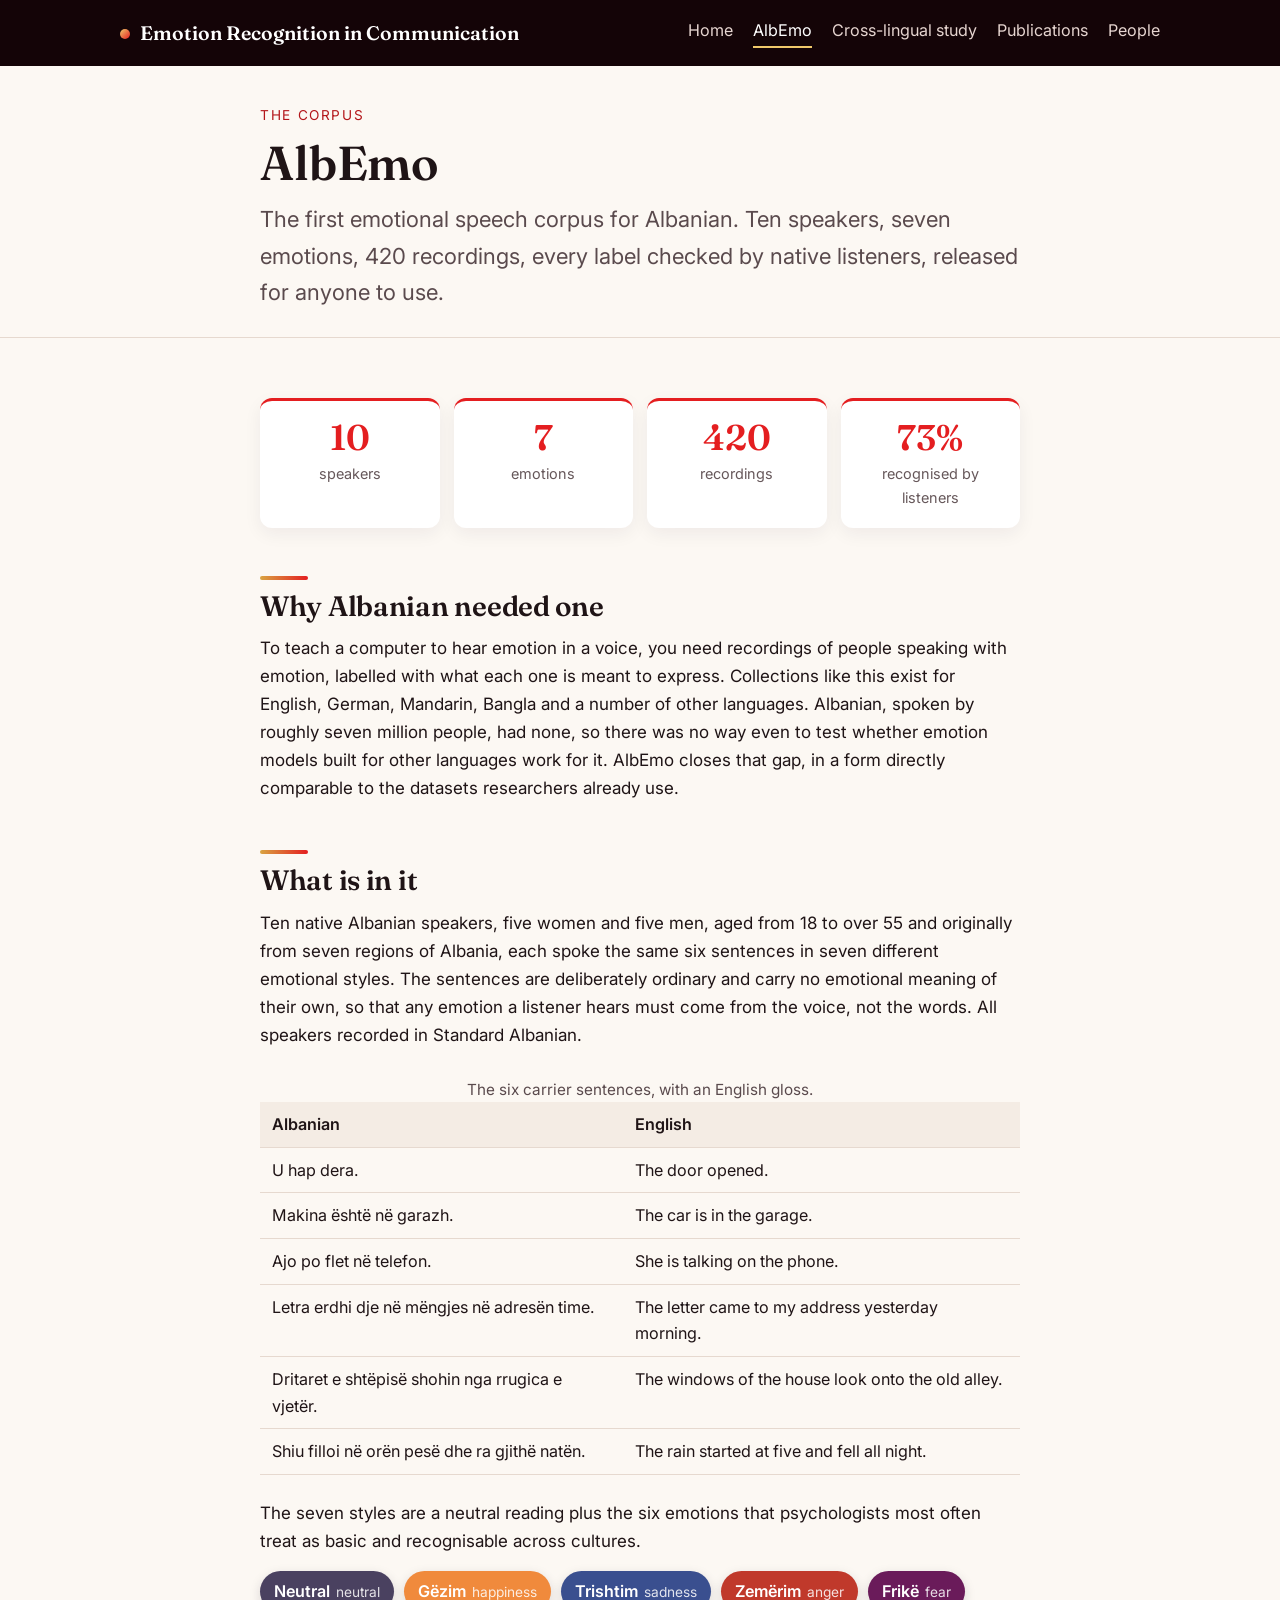
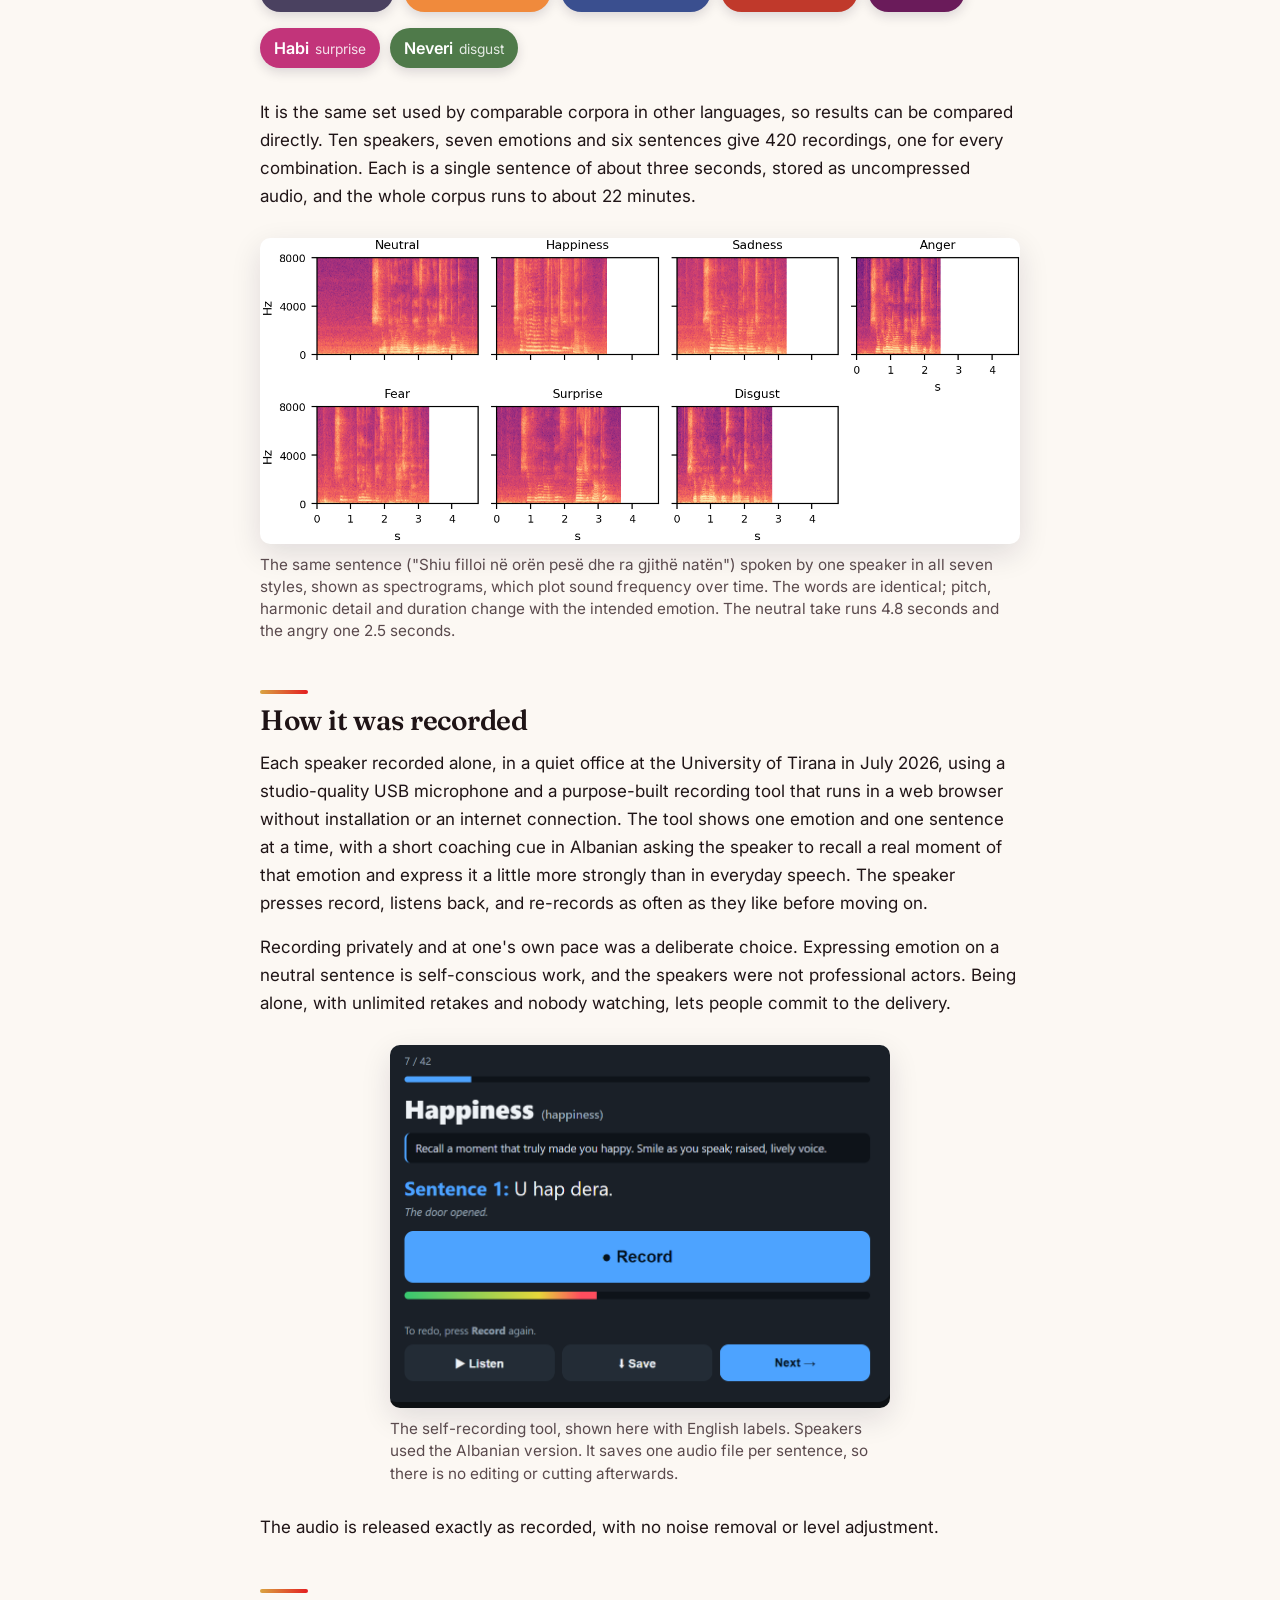
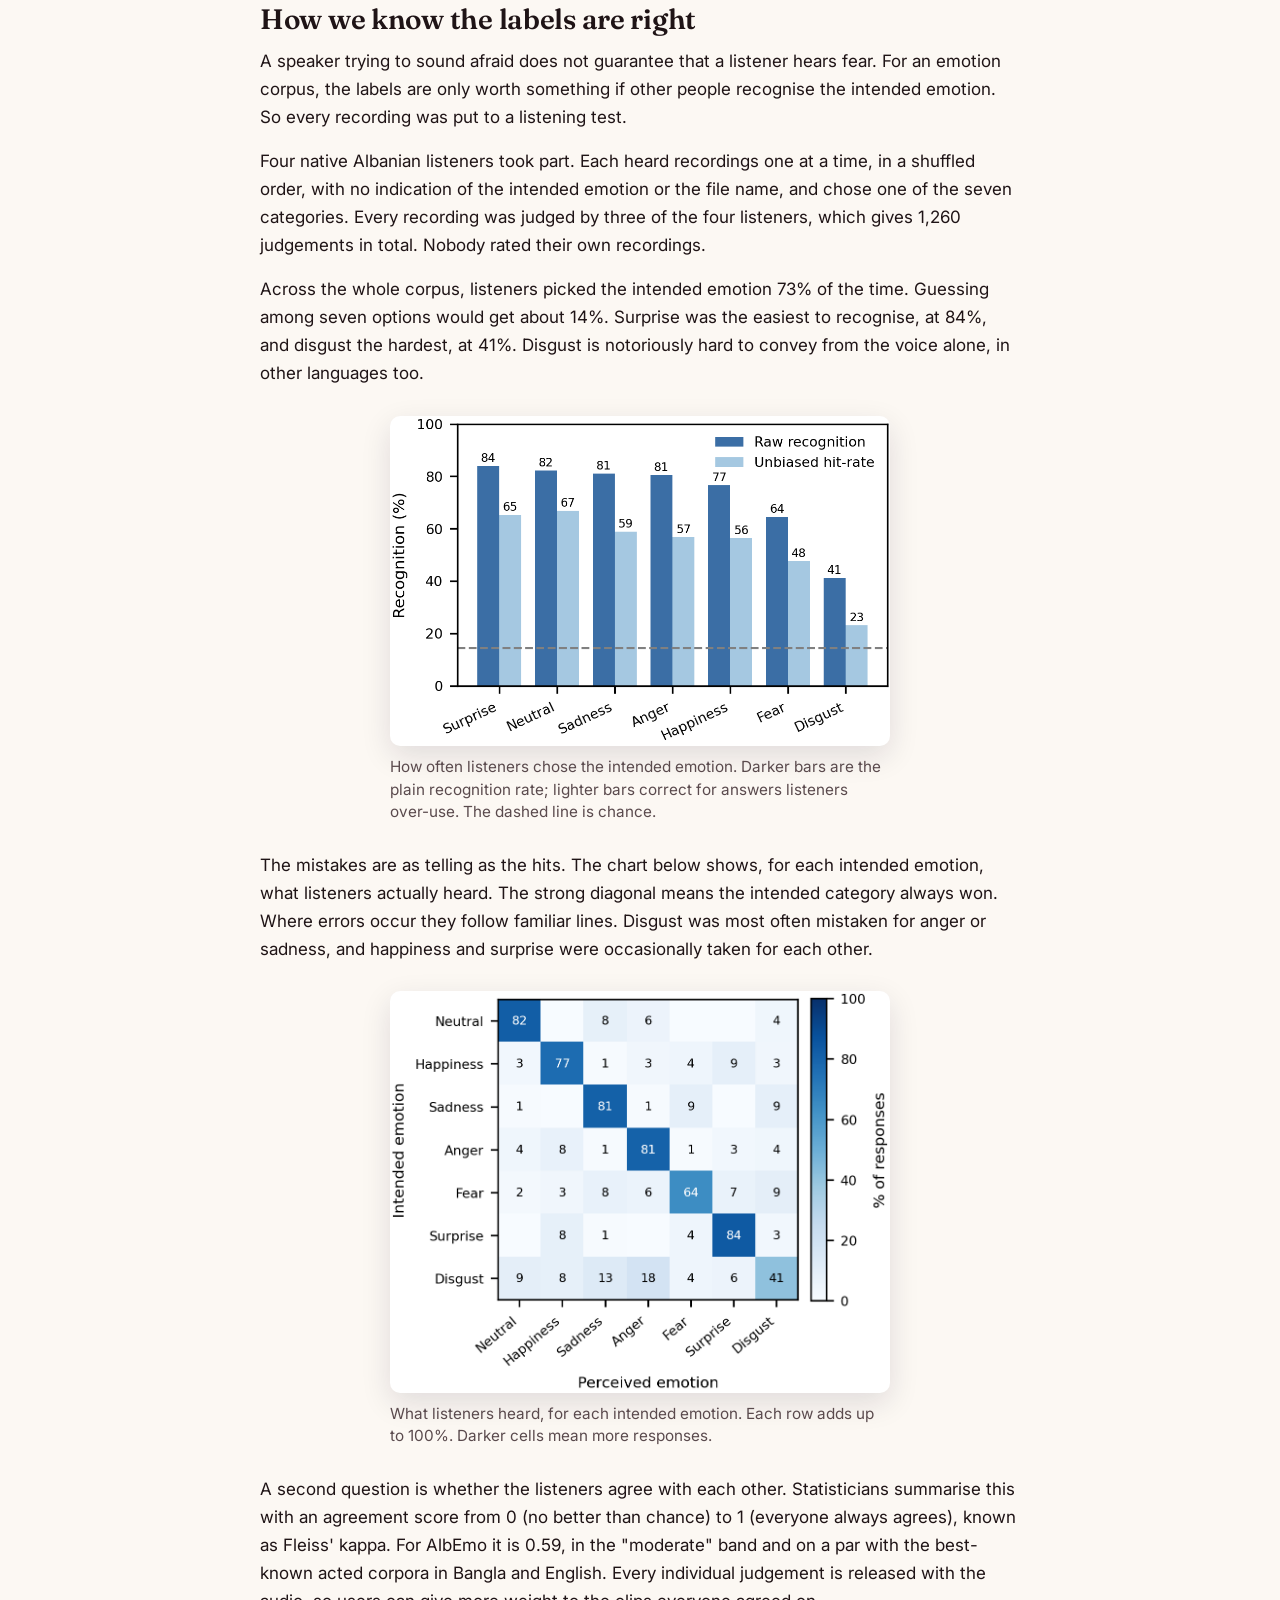
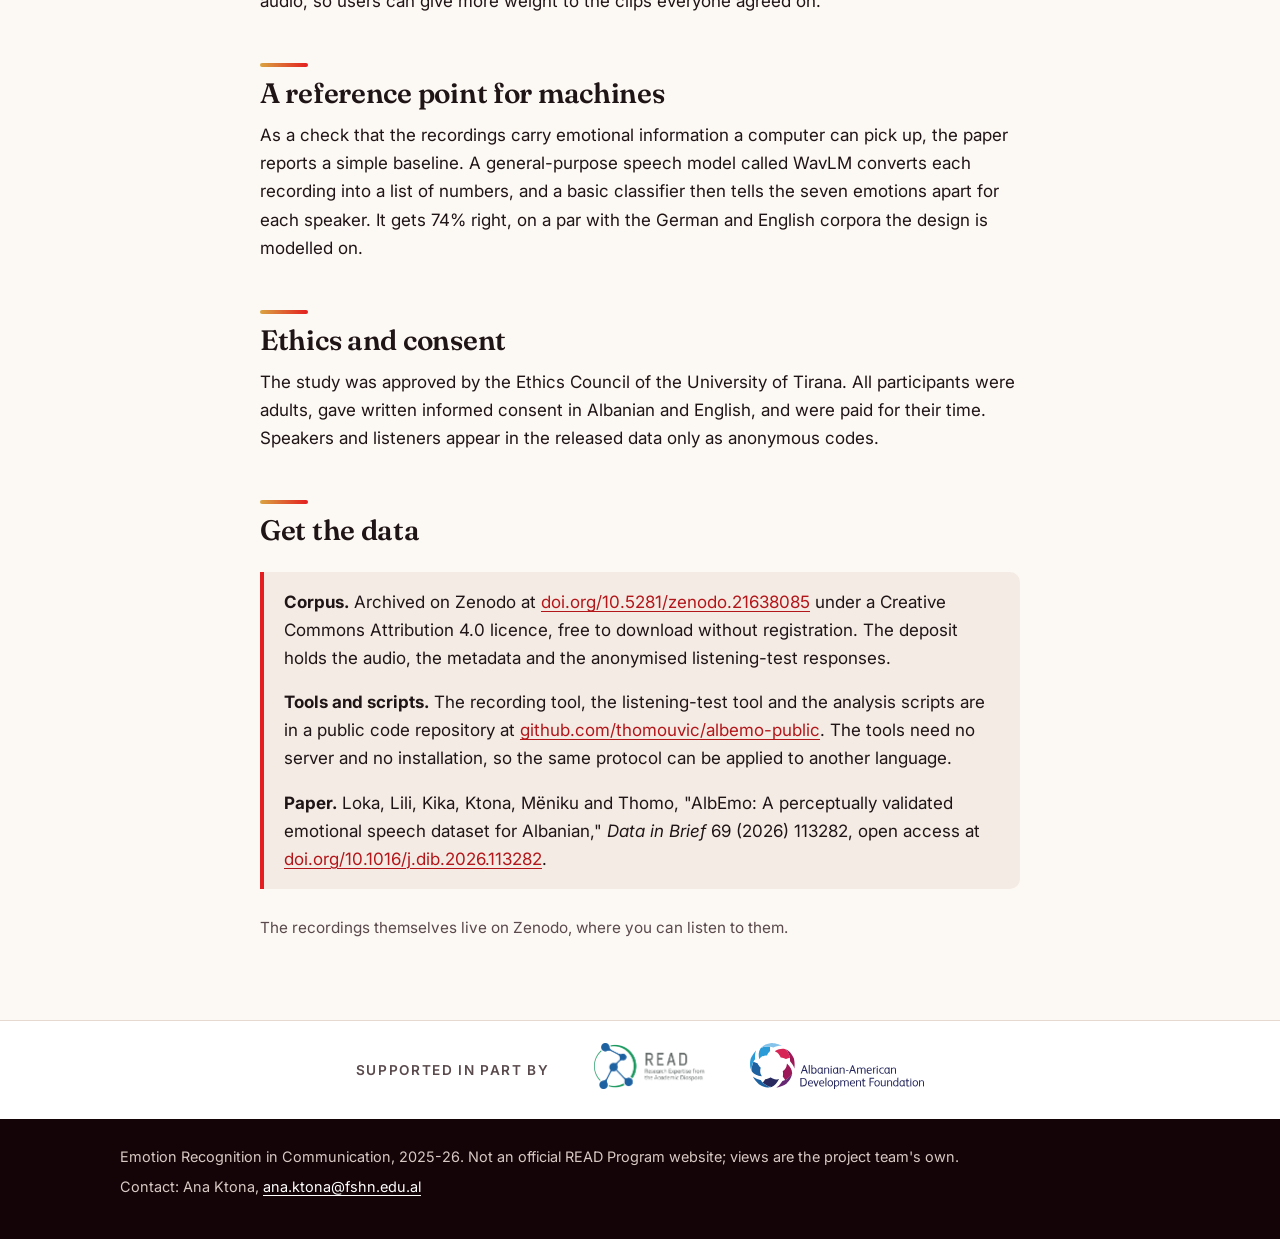
==== albemo.html @ 48b729e6 "Initial public release" ====
<!DOCTYPE html>
<html lang="en">
<head>
<meta charset="utf-8">
<meta name="viewport" content="width=device-width, initial-scale=1">
<title>AlbEmo, the Albanian emotional speech corpus</title>
<meta name="description" content="AlbEmo is the first emotional speech corpus for Albanian: 420 recordings by ten speakers in seven emotions, validated by native listeners and released openly.">
<link rel="icon" href="data:image/svg+xml,%3Csvg xmlns='http://www.w3.org/2000/svg' viewBox='0 0 32 32'%3E%3Cdefs%3E%3ClinearGradient id='g' x1='0' x2='1' y1='0' y2='1'%3E%3Cstop offset='0' stop-color='%23e41e20'/%3E%3Cstop offset='1' stop-color='%23d9a441'/%3E%3C/linearGradient%3E%3C/defs%3E%3Ccircle cx='16' cy='16' r='14' fill='url(%23g)'/%3E%3C/svg%3E">
<link rel="preconnect" href="https://fonts.googleapis.com">
<link rel="preconnect" href="https://fonts.gstatic.com" crossorigin>
<link href="https://fonts.googleapis.com/css2?family=Fraunces:opsz,wght@9..144,600;9..144,700&family=Inter:wght@400;600&display=swap" rel="stylesheet">
<link rel="stylesheet" href="css/style.css">
</head>
<body>
<a class="skip" href="#main">Skip to content</a>
<header class="site-header">
  <div class="inner">
    <a class="site-title" href="index.html">Emotion Recognition in Communication</a>
    <nav class="site-nav" aria-label="Main">
      <ul>
        <li><a href="index.html">Home</a></li>
        <li><a href="albemo.html" aria-current="page">AlbEmo</a></li>
        <li><a href="study.html">Cross-lingual study</a></li>
        <li><a href="publications.html">Publications</a></li>
        <li><a href="team.html">People</a></li>
      </ul>
    </nav>
  </div>
</header>

<section class="hero small">
  <div class="inner">
    <span class="eyebrow">The corpus</span>
    <h1>AlbEmo</h1>
    <p class="lede">The first emotional speech corpus for Albanian. Ten speakers, seven emotions, 420 recordings, every label checked by native listeners, released for anyone to use.</p>
  </div>
  <svg class="wave" viewBox="0 0 1200 120" preserveAspectRatio="none" aria-hidden="true">
    <defs><linearGradient id="wg" x1="0" x2="1"><stop offset="0" stop-color="#e41e20"/><stop offset="0.5" stop-color="#d9a441"/><stop offset="1" stop-color="#f0c96b"/></linearGradient></defs>
    <path d="M0,70 C50,10 100,130 150,70 S250,10 300,70 S400,130 450,70 S550,10 600,70 S700,130 750,70 S850,10 900,70 S1000,130 1050,70 S1150,10 1200,70" fill="none" stroke="url(#wg)" stroke-width="3"/>
  </svg>
</section>

<main id="main">

<div class="facts" aria-label="Corpus at a glance">
  <div class="fact"><span class="n">10</span><span class="l">speakers</span></div>
  <div class="fact"><span class="n">7</span><span class="l">emotions</span></div>
  <div class="fact"><span class="n">420</span><span class="l">recordings</span></div>
  <div class="fact"><span class="n">73%</span><span class="l">recognised by listeners</span></div>
</div>

<h2>Why Albanian needed one</h2>
<p>To teach a computer to hear emotion in a voice, you need recordings of people speaking with emotion, labelled with what each one is meant to express. Collections like this exist for English, German, Mandarin, Bangla and a number of other languages. Albanian, spoken by roughly seven million people, had none, so there was no way even to test whether emotion models built for other languages work for it. AlbEmo closes that gap, in a form directly comparable to the datasets researchers already use.</p>

<h2>What is in it</h2>
<p>Ten native Albanian speakers, five women and five men, aged from 18 to over 55 and originally from seven regions of Albania, each spoke the same six sentences in seven different emotional styles. The sentences are deliberately ordinary and carry no emotional meaning of their own, so that any emotion a listener hears must come from the voice, not the words. All speakers recorded in Standard Albanian.</p>

<div class="table-wrap">
<table>
  <caption class="small">The six carrier sentences, with an English gloss.</caption>
  <thead><tr><th>Albanian</th><th>English</th></tr></thead>
  <tbody>
    <tr><td>U hap dera.</td><td>The door opened.</td></tr>
    <tr><td>Makina është në garazh.</td><td>The car is in the garage.</td></tr>
    <tr><td>Ajo po flet në telefon.</td><td>She is talking on the phone.</td></tr>
    <tr><td>Letra erdhi dje në mëngjes në adresën time.</td><td>The letter came to my address yesterday morning.</td></tr>
    <tr><td>Dritaret e shtëpisë shohin nga rrugica e vjetër.</td><td>The windows of the house look onto the old alley.</td></tr>
    <tr><td>Shiu filloi në orën pesë dhe ra gjithë natën.</td><td>The rain started at five and fell all night.</td></tr>
  </tbody>
</table>
</div>

<p>The seven styles are a neutral reading plus the six emotions that psychologists most often treat as basic and recognisable across cultures.</p>
<ul class="chips" aria-label="The seven emotional styles">
  <li class="chip" style="--c:#4a4160">Neutral <small>neutral</small></li>
  <li class="chip" style="--c:#f08a3c">Gëzim <small>happiness</small></li>
  <li class="chip" style="--c:#3a4f8f">Trishtim <small>sadness</small></li>
  <li class="chip" style="--c:#c0392b">Zemërim <small>anger</small></li>
  <li class="chip" style="--c:#6a1b5a">Frikë <small>fear</small></li>
  <li class="chip" style="--c:#c2347a">Habi <small>surprise</small></li>
  <li class="chip" style="--c:#4f7a4a">Neveri <small>disgust</small></li>
</ul>
<p>It is the same set used by comparable corpora in other languages, so results can be compared directly. Ten speakers, seven emotions and six sentences give 420 recordings, one for every combination. Each is a single sentence of about three seconds, stored as uncompressed audio, and the whole corpus runs to about 22 minutes.</p>

<figure>
  <img src="figures/fig_spectrograms.png" alt="Seven spectrograms of the same Albanian sentence spoken in neutral, happy, sad, angry, fearful, surprised and disgusted styles. The patterns of pitch and timing differ visibly between panels.">
  <figcaption>The same sentence ("Shiu filloi në orën pesë dhe ra gjithë natën") spoken by one speaker in all seven styles, shown as spectrograms, which plot sound frequency over time. The words are identical; pitch, harmonic detail and duration change with the intended emotion. The neutral take runs 4.8 seconds and the angry one 2.5 seconds.</figcaption>
</figure>

<h2 id="recorded">How it was recorded</h2>
<p>Each speaker recorded alone, in a quiet office at the University of Tirana in July 2026, using a studio-quality USB microphone and a purpose-built recording tool that runs in a web browser without installation or an internet connection. The tool shows one emotion and one sentence at a time, with a short coaching cue in Albanian asking the speaker to recall a real moment of that emotion and express it a little more strongly than in everyday speech. The speaker presses record, listens back, and re-records as often as they like before moving on.</p>
<p>Recording privately and at one's own pace was a deliberate choice. Expressing emotion on a neutral sentence is self-conscious work, and the speakers were not professional actors. Being alone, with unlimited retakes and nobody watching, lets people commit to the delivery.</p>

<figure class="narrow">
  <img src="figures/fig_recorder.png" alt="Screenshot of the recording tool: progress 7 of 42, the emotion Happiness with its coaching cue, Sentence 1 'U hap dera' with its English gloss, and Record, Listen, Save and Next buttons.">
  <figcaption>The self-recording tool, shown here with English labels. Speakers used the Albanian version. It saves one audio file per sentence, so there is no editing or cutting afterwards.</figcaption>
</figure>

<p>The audio is released exactly as recorded, with no noise removal or level adjustment.</p>

<h2>How we know the labels are right</h2>
<p>A speaker trying to sound afraid does not guarantee that a listener hears fear. For an emotion corpus, the labels are only worth something if other people recognise the intended emotion. So every recording was put to a listening test.</p>
<p>Four native Albanian listeners took part. Each heard recordings one at a time, in a shuffled order, with no indication of the intended emotion or the file name, and chose one of the seven categories. Every recording was judged by three of the four listeners, which gives 1,260 judgements in total. Nobody rated their own recordings.</p>
<p>Across the whole corpus, listeners picked the intended emotion 73% of the time. Guessing among seven options would get about 14%. Surprise was the easiest to recognise, at 84%, and disgust the hardest, at 41%. Disgust is notoriously hard to convey from the voice alone, in other languages too.</p>

<figure class="narrow">
  <img src="figures/fig_per_emotion.png" alt="Bar chart of recognition rate by emotion. Raw recognition: surprise 84, neutral 82, sadness 81, anger 81, happiness 77, fear 64, disgust 41 percent. A dashed line marks the 14 percent chance level.">
  <figcaption>How often listeners chose the intended emotion. Darker bars are the plain recognition rate; lighter bars correct for answers listeners over-use. The dashed line is chance.</figcaption>
</figure>

<p>The mistakes are as telling as the hits. The chart below shows, for each intended emotion, what listeners actually heard. The strong diagonal means the intended category always won. Where errors occur they follow familiar lines. Disgust was most often mistaken for anger or sadness, and happiness and surprise were occasionally taken for each other.</p>

<figure class="narrow">
  <img src="figures/fig_confusion.png" alt="Confusion matrix with intended emotion on rows and perceived emotion on columns. Diagonal values: neutral 82, happiness 77, sadness 81, anger 81, fear 64, surprise 84, disgust 41. Largest off-diagonal entries are disgust heard as anger (18) and as sadness (13).">
  <figcaption>What listeners heard, for each intended emotion. Each row adds up to 100%. Darker cells mean more responses.</figcaption>
</figure>

<p>A second question is whether the listeners agree with each other. Statisticians summarise this with an agreement score from 0 (no better than chance) to 1 (everyone always agrees), known as Fleiss' kappa. For AlbEmo it is 0.59, in the "moderate" band and on a par with the best-known acted corpora in Bangla and English. Every individual judgement is released with the audio, so users can give more weight to the clips everyone agreed on.</p>

<h2>A reference point for machines</h2>
<p>As a check that the recordings carry emotional information a computer can pick up, the paper reports a simple baseline. A general-purpose speech model called WavLM converts each recording into a list of numbers, and a basic classifier then tells the seven emotions apart for each speaker. It gets 74% right, on a par with the German and English corpora the design is modelled on.</p>

<h2>Ethics and consent</h2>
<p>The study was approved by the Ethics Council of the University of Tirana. All participants were adults, gave written informed consent in Albanian and English, and were paid for their time. Speakers and listeners appear in the released data only as anonymous codes.</p>

<h2>Get the data</h2>
<div class="callout">
  <p><strong>Corpus.</strong> Archived on Zenodo at <a href="https://doi.org/10.5281/zenodo.21638085">doi.org/10.5281/zenodo.21638085</a> under a Creative Commons Attribution 4.0 licence, free to download without registration. The deposit holds the audio, the metadata and the anonymised listening-test responses.</p>
  <p><strong>Tools and scripts.</strong> The recording tool, the listening-test tool and the analysis scripts are in a public code repository at <a href="https://github.com/thomouvic/albemo-public">github.com/thomouvic/albemo-public</a>. The tools need no server and no installation, so the same protocol can be applied to another language.</p>
  <p><strong>Paper.</strong> Loka, Lili, Kika, Ktona, Mëniku and Thomo, "AlbEmo: A perceptually validated emotional speech dataset for Albanian," <em>Data in Brief</em> 69 (2026) 113282, open access at <a href="https://doi.org/10.1016/j.dib.2026.113282">doi.org/10.1016/j.dib.2026.113282</a>.</p>
</div>
<p class="small">The recordings themselves live on Zenodo, where you can listen to them.</p>
</main>

<section class="support" aria-label="Supported by">
  <div class="inner">
    <span class="label">Supported in part by</span>
    <a href="https://www.iie.org/programs/research-expertise-from-the-academic-diaspora/"><img src="images/read.png" alt="READ, Research Expertise from the Academic Diaspora"></a>
    <a href="https://www.aadf.org/"><img src="images/aadf.svg" alt="Albanian-American Development Foundation"></a>
  </div>
</section>

<footer class="site-footer">
  <div class="inner">
    <p>Emotion Recognition in Communication, 2025-26. Not an official READ Program website; views are the project team's own.</p>
    <p>Contact: Ana Ktona, <a href="mailto:ana.ktona@fshn.edu.al">ana.ktona@fshn.edu.al</a></p>
  </div>
</footer>
</body>
</html>
---- css/style.css ----
/* Emotion Recognition in Communication: project site stylesheet.
   Static, no build step. Palette drawn from the spectrogram figures
   (deep indigo, magenta, ember orange) on a warm white page. */

/* Palette: Albanian red and near-black, with gold and cream from folk textiles. */
:root {
  --ink: #1f1416;
  --ink-soft: #5a4a4d;
  --paper: #fcf8f3;
  --paper-soft: #f4ece4;
  --rule: #e6d9cf;
  --plum: #b3161a;        /* links: darkened flag red, accessible on cream */
  --plum-dark: #8c1114;
  --magenta: #e41e20;     /* Albanian flag red */
  --ember: #d9a441;       /* gold */
  --gold: #f0c96b;
  --night-1: #140407;
  --night-2: #5a0a10;
  --night-3: #c0101a;
  --max: 800px;
  --wide: 1080px;
}

* { box-sizing: border-box; }

html { font-size: 17px; -webkit-text-size-adjust: 100%; scroll-behavior: smooth; }

body {
  min-height: 100vh;
  display: flex;
  flex-direction: column;
  margin: 0;
  background: var(--paper);
  color: var(--ink);
  font-family: "Inter", -apple-system, BlinkMacSystemFont, "Segoe UI", Roboto, Arial, sans-serif;
  line-height: 1.65;
}

h1, h2, h3, .display {
  font-family: "Fraunces", Georgia, "Times New Roman", serif;
  font-weight: 600;
  letter-spacing: -0.01em;
  line-height: 1.15;
}

a { color: var(--plum); text-decoration-thickness: 1px; text-underline-offset: 3px; }
a:hover, a:focus { color: var(--plum-dark); }

/* Header and navigation */

.site-header {
  background: var(--night-1);
  color: #fff;
}
.site-header .inner {
  max-width: var(--wide);
  margin: 0 auto;
  padding: 16px 20px;
  display: flex;
  flex-wrap: wrap;
  align-items: center;
  justify-content: space-between;
  gap: 8px 24px;
}
.site-title {
  font-family: "Fraunces", Georgia, serif;
  font-weight: 600;
  font-size: 1.15rem;
  color: #fff;
  text-decoration: none;
}
.site-title::before {
  content: "";
  display: inline-block;
  width: 10px; height: 10px;
  border-radius: 50%;
  margin-right: 10px;
  background: linear-gradient(135deg, var(--gold), var(--magenta));
  vertical-align: 1px;
}
.site-nav ul { list-style: none; margin: 0; padding: 0; display: flex; flex-wrap: wrap; gap: 4px 20px; }
.site-nav a {
  text-decoration: none;
  color: #e6d5d0;
  font-size: 0.95rem;
  padding: 6px 0;
  border-bottom: 2px solid transparent;
}
.site-nav a:hover, .site-nav a:focus { color: #fff; }
.site-nav a[aria-current="page"] { color: #fff; border-bottom-color: var(--gold); }

/* Hero bands */

.hero {
  position: relative;
  overflow: hidden;
  color: #fff;
  background: linear-gradient(115deg, var(--night-1) 0%, var(--night-2) 50%, var(--night-3) 100%);
}
.hero::after {
  /* red glow, bottom right */
  content: "";
  position: absolute;
  right: -140px; bottom: -180px;
  width: 520px; height: 520px;
  border-radius: 50%;
  background: radial-gradient(circle, rgba(228,30,32,0.55) 0%, rgba(228,30,32,0) 70%);
  pointer-events: none;
}
.hero::before {
  /* faint kilim-style diamond lattice */
  content: "";
  position: absolute; inset: 0;
  background-image: url("data:image/svg+xml,%3Csvg xmlns='http://www.w3.org/2000/svg' width='56' height='56' viewBox='0 0 56 56'%3E%3Cg fill='none' stroke='%23ffffff' stroke-width='1'%3E%3Cpath d='M28 2 L54 28 L28 54 L2 28 Z'/%3E%3Cpath d='M28 14 L42 28 L28 42 L14 28 Z'/%3E%3C/g%3E%3C/svg%3E");
  background-size: 56px 56px;
  opacity: 0.05;
  pointer-events: none;
}
.hero .wave {
  position: absolute;
  left: 0; right: 0; bottom: 0;
  width: 100%; height: 90px;
  opacity: 0.55;
  pointer-events: none;
}
.hero .inner {
  position: relative;
  z-index: 1;
  max-width: var(--wide);
  margin: 0 auto;
  padding: 40px 20px 64px;
}
.hero h1 {
  color: #fff;
  position: relative;
  z-index: 2;
  font-size: clamp(2.1rem, 4.6vw, 3.3rem);
  margin: 0 0 10px;
  max-width: 24ch;
}
.hero .lede {
  font-size: clamp(1.05rem, 2vw, 1.3rem);
  color: #f1e3dc;
  max-width: 58ch;
  margin: 0 0 22px;
}
.hero .eyebrow {
  display: inline-block;
  font-size: 0.8rem;
  letter-spacing: 0.12em;
  text-transform: uppercase;
  color: var(--gold);
  margin-bottom: 10px;
}
.hero .actions { margin-top: 26px; }
.hero.small .inner { padding: 30px 20px 52px; }
@media (max-width: 640px) {
  .hero .inner { padding-bottom: 96px; }
  .hero.small .inner { padding-bottom: 84px; }
  .hero .wave { height: 80px; }
}
.hero.small h1 { font-size: clamp(1.9rem, 4vw, 2.8rem); max-width: 20ch; }
.hero.small .lede { margin-bottom: 0; }

.btn {
  display: inline-block;
  padding: 11px 20px;
  border-radius: 999px;
  font-weight: 600;
  text-decoration: none;
  margin: 0 12px 12px 0;
  transition: transform 0.15s ease, box-shadow 0.15s ease;
}
.btn.primary {
  background: var(--magenta);
  color: #fff;
  box-shadow: 0 6px 18px rgba(228,30,32,0.4);
}
.btn.ghost { color: #fff; border: 1.5px solid rgba(240,201,107,0.7); }
.btn:hover, .btn:focus { transform: translateY(-2px); color: #fff; }
.btn.primary:hover { box-shadow: 0 10px 24px rgba(228,30,32,0.5); }

/* Page body */

main {
  max-width: var(--max);
  margin: 0 auto;
  padding: 36px 20px 64px;
}
main.wide { max-width: var(--wide); }

h2 {
  font-size: 1.65rem;
  margin: 48px 0 12px;
  position: relative;
  padding-top: 14px;
}
h2::before {
  content: "";
  position: absolute;
  top: 0; left: 0;
  width: 48px; height: 4px;
  border-radius: 2px;
  background: linear-gradient(90deg, var(--ember), var(--magenta));
}
h3 { font-size: 1.15rem; margin: 26px 0 6px; }

p { margin: 0 0 16px; }
ul, ol { margin: 0 0 16px; padding-left: 1.3em; }
li { margin-bottom: 6px; }

.intro { font-size: 1.12rem; color: var(--ink-soft); }

figure { margin: 28px 0; }
figure img {
  width: 100%; height: auto; display: block;
  border-radius: 10px;
  background: #fff;
  box-shadow: 0 10px 30px rgba(26,18,48,0.12);
}
figure.narrow img { max-width: 500px; margin: 0 auto; }
figure.narrow figcaption { max-width: 500px; margin-left: auto; margin-right: auto; }
figcaption { font-size: 0.9rem; color: var(--ink-soft); margin-top: 10px; line-height: 1.45; }

table { border-collapse: collapse; width: 100%; margin: 12px 0 24px; font-size: 0.95rem; }
th, td { text-align: left; padding: 9px 12px; border-bottom: 1px solid var(--rule); vertical-align: top; }
th { font-weight: 600; background: var(--paper-soft); }
.table-wrap { overflow-x: auto; }

code { font-family: ui-monospace, SFMono-Regular, Menlo, Consolas, monospace; font-size: 0.92em; background: var(--paper-soft); padding: 1px 5px; border-radius: 3px; }
pre { background: var(--night-1); color: #f5ece6; padding: 14px 16px; border-radius: 8px; overflow-x: auto; font-size: 0.85rem; line-height: 1.45; }
pre code { background: none; padding: 0; color: inherit; }

/* Callouts and cards */

.callout {
  background: var(--paper-soft);
  border-left: 4px solid var(--magenta);
  padding: 16px 20px;
  margin: 26px 0;
  border-radius: 0 10px 10px 0;
}
.callout p:last-child { margin-bottom: 0; }
.callout.key {
  background: #fff;
  color: var(--ink);
  border: none;
  border-left: 4px solid var(--magenta);
  border-radius: 0 10px 10px 0;
  box-shadow: 0 6px 18px rgba(26,18,48,0.06);
  padding: 22px 26px;
  font-size: 1.08rem;
}
.callout.key strong { color: var(--magenta); }

.cards { display: grid; grid-template-columns: 1fr; gap: 20px; margin: 4px 0 8px; }
@media (min-width: 640px) { .cards { grid-template-columns: 1fr 1fr; } }
.card {
  position: relative;
  border-radius: 12px;
  padding: 24px 24px 20px;
  background: #fff;
  box-shadow: 0 8px 26px rgba(26,18,48,0.08);
  border-top: 5px solid var(--ember);
  transition: transform 0.18s ease, box-shadow 0.18s ease;
}
.card:nth-child(2) { border-top-color: var(--magenta); }
.card:hover { transform: translateY(-4px); box-shadow: 0 16px 36px rgba(26,18,48,0.14); }
.card h2 { margin: 0 0 8px; padding-top: 0; font-size: 1.35rem; }
.card h2::before { display: none; }
.card p { margin-bottom: 12px; }
.card .more { font-weight: 600; text-decoration: none; }
.card .more::after { content: " \2192"; }

/* News posts (home page) */
main.wide > h2 { max-width: var(--wide); }
.posts { display: grid; grid-template-columns: 1fr; gap: 20px; margin: 8px 0 36px; }
@media (min-width: 640px) { .posts { grid-template-columns: 1fr 1fr; } }
.post {
  background: #fff;
  border-radius: 12px;
  padding: 22px 24px 18px;
  box-shadow: 0 8px 26px rgba(26,18,48,0.08);
  border-top: 4px solid var(--magenta);
  transition: transform 0.18s ease, box-shadow 0.18s ease;
}
.post:nth-child(2n) { border-top-color: var(--ember); }
.post:hover { transform: translateY(-3px); box-shadow: 0 14px 32px rgba(26,18,48,0.13); }
.post .date { display: block; font-size: 0.78rem; letter-spacing: 0.1em; text-transform: uppercase; color: var(--plum); font-weight: 600; margin-bottom: 6px; }
.post h3 { margin: 0 0 8px; font-size: 1.25rem; }
.post h3 a { color: var(--ink); text-decoration: none; }
.post h3 a:hover { color: var(--plum); }
.post p { margin-bottom: 10px; font-size: 0.97rem; }
.post .more { font-weight: 600; text-decoration: none; font-size: 0.93rem; }
.post .more::after { content: " \2192"; }
figure.feature { max-width: var(--max); margin: 8px auto 0; }

/* Overlapping card row under a hero */
.lift { margin-top: -48px; position: relative; z-index: 2; }

.facts { display: grid; grid-template-columns: repeat(2, 1fr); gap: 14px; margin: 24px 0 32px; }
@media (min-width: 640px) { .facts { grid-template-columns: repeat(4, 1fr); } }
.fact {
  border-radius: 12px;
  padding: 18px 12px;
  text-align: center;
  color: #fff;
  background: linear-gradient(150deg, var(--night-2), var(--night-3));
  box-shadow: 0 8px 20px rgba(58,20,87,0.25);
}
.fact:nth-child(2) { background: linear-gradient(150deg, var(--night-3), var(--magenta)); }
.fact:nth-child(3) { background: linear-gradient(150deg, var(--magenta), #e8602a); }
.fact:nth-child(4) { background: linear-gradient(150deg, #e8602a, var(--ember)); }
.fact .n { display: block; font-family: "Fraunces", Georgia, serif; font-size: 2.1rem; font-weight: 600; line-height: 1.05; }
.fact .l { display: block; font-size: 0.85rem; opacity: 0.92; margin-top: 6px; }

/* Emotion chips */
.chips { display: flex; flex-wrap: wrap; gap: 10px; margin: 8px 0 24px; padding: 0; list-style: none; }
.chip {
  display: inline-flex; align-items: baseline; gap: 6px;
  padding: 7px 14px;
  border-radius: 999px;
  font-size: 0.95rem;
  font-weight: 600;
  color: #fff;
  background: var(--c, var(--night-2));
  box-shadow: 0 4px 12px rgba(26,18,48,0.15);
}
.chip small { font-weight: 400; opacity: 0.85; font-size: 0.85em; }

/* Numbered steps */
.steps { counter-reset: step; list-style: none; padding: 0; margin: 20px 0; }
.steps li {
  counter-increment: step;
  position: relative;
  padding-left: 56px;
  margin-bottom: 18px;
}
.steps li::before {
  content: counter(step);
  position: absolute; left: 0; top: 2px;
  width: 38px; height: 38px;
  border-radius: 50%;
  display: flex; align-items: center; justify-content: center;
  font-family: "Fraunces", Georgia, serif; font-weight: 600; font-size: 1.1rem;
  color: #fff;
  background: linear-gradient(135deg, var(--magenta), var(--ember));
}

/* Team */

.people { list-style: none; padding: 0; margin: 20px 0; display: grid; grid-template-columns: 1fr; gap: 22px; }
@media (min-width: 640px) { .people { grid-template-columns: 1fr 1fr; } }
.person {
  display: flex; gap: 18px; align-items: flex-start;
  background: #fff;
  border-radius: 12px;
  padding: 18px;
  box-shadow: 0 8px 24px rgba(26,18,48,0.08);
}
.person img, .person .no-photo {
  width: 104px; height: 130px; flex: 0 0 104px; object-fit: cover;
  border-radius: 10px; background: var(--paper-soft);
  box-shadow: 0 4px 12px rgba(26,18,48,0.18);
}
.person .no-photo { display: flex; align-items: center; justify-content: center; color: var(--ink-soft); font-size: 0.75rem; text-align: center; padding: 6px; }
.person h3 { margin: 0 0 2px; font-size: 1.15rem; }
.person .role { color: var(--ink-soft); font-size: 0.88rem; margin: 0 0 8px; line-height: 1.4; }
.person p { font-size: 0.95rem; margin-bottom: 6px; }
.person .link { font-size: 0.9rem; }

/* Funder block (home page) */

.funder {
  margin: 36px 0 8px;
  padding: 28px 30px;
  border-radius: 14px;
  background: #fff;
  box-shadow: 0 8px 26px rgba(26,18,48,0.08);
  text-align: center;
}
.funder .label {
  display: block;
  font-size: 0.8rem;
  letter-spacing: 0.12em;
  text-transform: uppercase;
  color: var(--plum);
  font-weight: 600;
  margin-bottom: 18px;
}
.funder .logos { display: flex; flex-wrap: wrap; justify-content: center; align-items: center; gap: 24px 56px; margin: 0 0 18px; }
.funder .logos img { height: 72px; width: auto; max-width: 100%; }
.funder p { font-size: 0.95rem; color: var(--ink-soft); margin: 0 auto; max-width: 60ch; }

/* Support strip (all pages, above the footer) */

.support {
  background: #fff;
  border-top: 1px solid var(--rule);
}
.support .inner {
  max-width: var(--wide);
  margin: 0 auto;
  padding: 22px 20px;
  display: flex;
  flex-wrap: wrap;
  align-items: center;
  justify-content: center;
  gap: 16px 44px;
}
.support .label { font-size: 0.8rem; letter-spacing: 0.12em; text-transform: uppercase; color: var(--ink-soft); font-weight: 600; }
.support img { height: 46px; width: auto; }

/* Timeline */

.timeline { list-style: none; padding: 0; margin: 22px 0 8px 6px; border-left: 3px solid var(--rule); }
.timeline li { position: relative; padding: 0 0 20px 26px; margin: 0; }
.timeline li::before {
  content: "";
  position: absolute; left: -10px; top: 5px;
  width: 17px; height: 17px; border-radius: 50%;
  background: linear-gradient(135deg, var(--ember), var(--magenta));
  border: 3px solid var(--paper);
  box-sizing: border-box;
}
.timeline .when { display: block; font-size: 0.78rem; letter-spacing: 0.1em; text-transform: uppercase; color: var(--plum); font-weight: 600; margin-bottom: 2px; }

/* Footer */

.site-footer {
  background: var(--night-1);
  color: #d8c9c4;
  font-size: 0.85rem;
}
.site-footer .inner { max-width: var(--wide); margin: 0 auto; padding: 26px 20px 34px; }
.site-footer p { margin: 0 0 6px; }
.site-footer a { color: #fff; }

/* Citations */

.cite {
  background: #fff;
  border-radius: 12px;
  padding: 18px 22px;
  margin: 0 0 20px;
  box-shadow: 0 8px 24px rgba(26,18,48,0.08);
  border-left: 5px solid var(--ember);
}
.cite:nth-of-type(2n) { border-left-color: var(--magenta); }
.cite p { margin-bottom: 8px; }
.cite .title { font-family: "Fraunces", Georgia, serif; font-weight: 600; font-size: 1.12rem; }
.cite details { margin-top: 6px; }
.cite summary { cursor: pointer; color: var(--plum); font-size: 0.92rem; }

.small { font-size: 0.9rem; color: var(--ink-soft); }

/* Skip link for keyboard users */
.skip { position: absolute; left: -999px; top: 0; background: var(--plum); color: #fff; padding: 8px 12px; z-index: 10; }
.skip:focus { left: 8px; top: 8px; }

@media (prefers-reduced-motion: reduce) {
  html { scroll-behavior: auto; }
  .card, .btn { transition: none; }
}

/* Sticky footer: main grows to fill short pages */
body > main { flex: 1 0 auto; width: 100%; }
/* Home: less space between hero and news */
main.wide > h2:first-child { margin-top: 0; }

/* Inner pages: quiet header, no red band (2026-10-28) */
.hero.small { background: var(--paper); color: var(--ink); border-bottom: 1px solid var(--rule); }
.hero.small::before, .hero.small::after, .hero.small .wave { display: none; }
.hero.small .inner { padding: 36px 20px 26px; max-width: var(--max); }
.hero.small h1 { color: var(--ink); }
.hero.small .eyebrow { color: var(--plum); }
.hero.small .lede { color: var(--ink-soft); }

/* AlbEmo stat tiles: one flat red */
.hero.small.wide .inner { max-width: var(--wide); }
.fact, .fact:nth-child(2), .fact:nth-child(3), .fact:nth-child(4) {
  background: #fff; color: var(--ink-soft);
  box-shadow: 0 6px 18px rgba(26,18,48,0.06);
  border-top: 3px solid var(--magenta);
}
.fact .n { color: var(--magenta); }
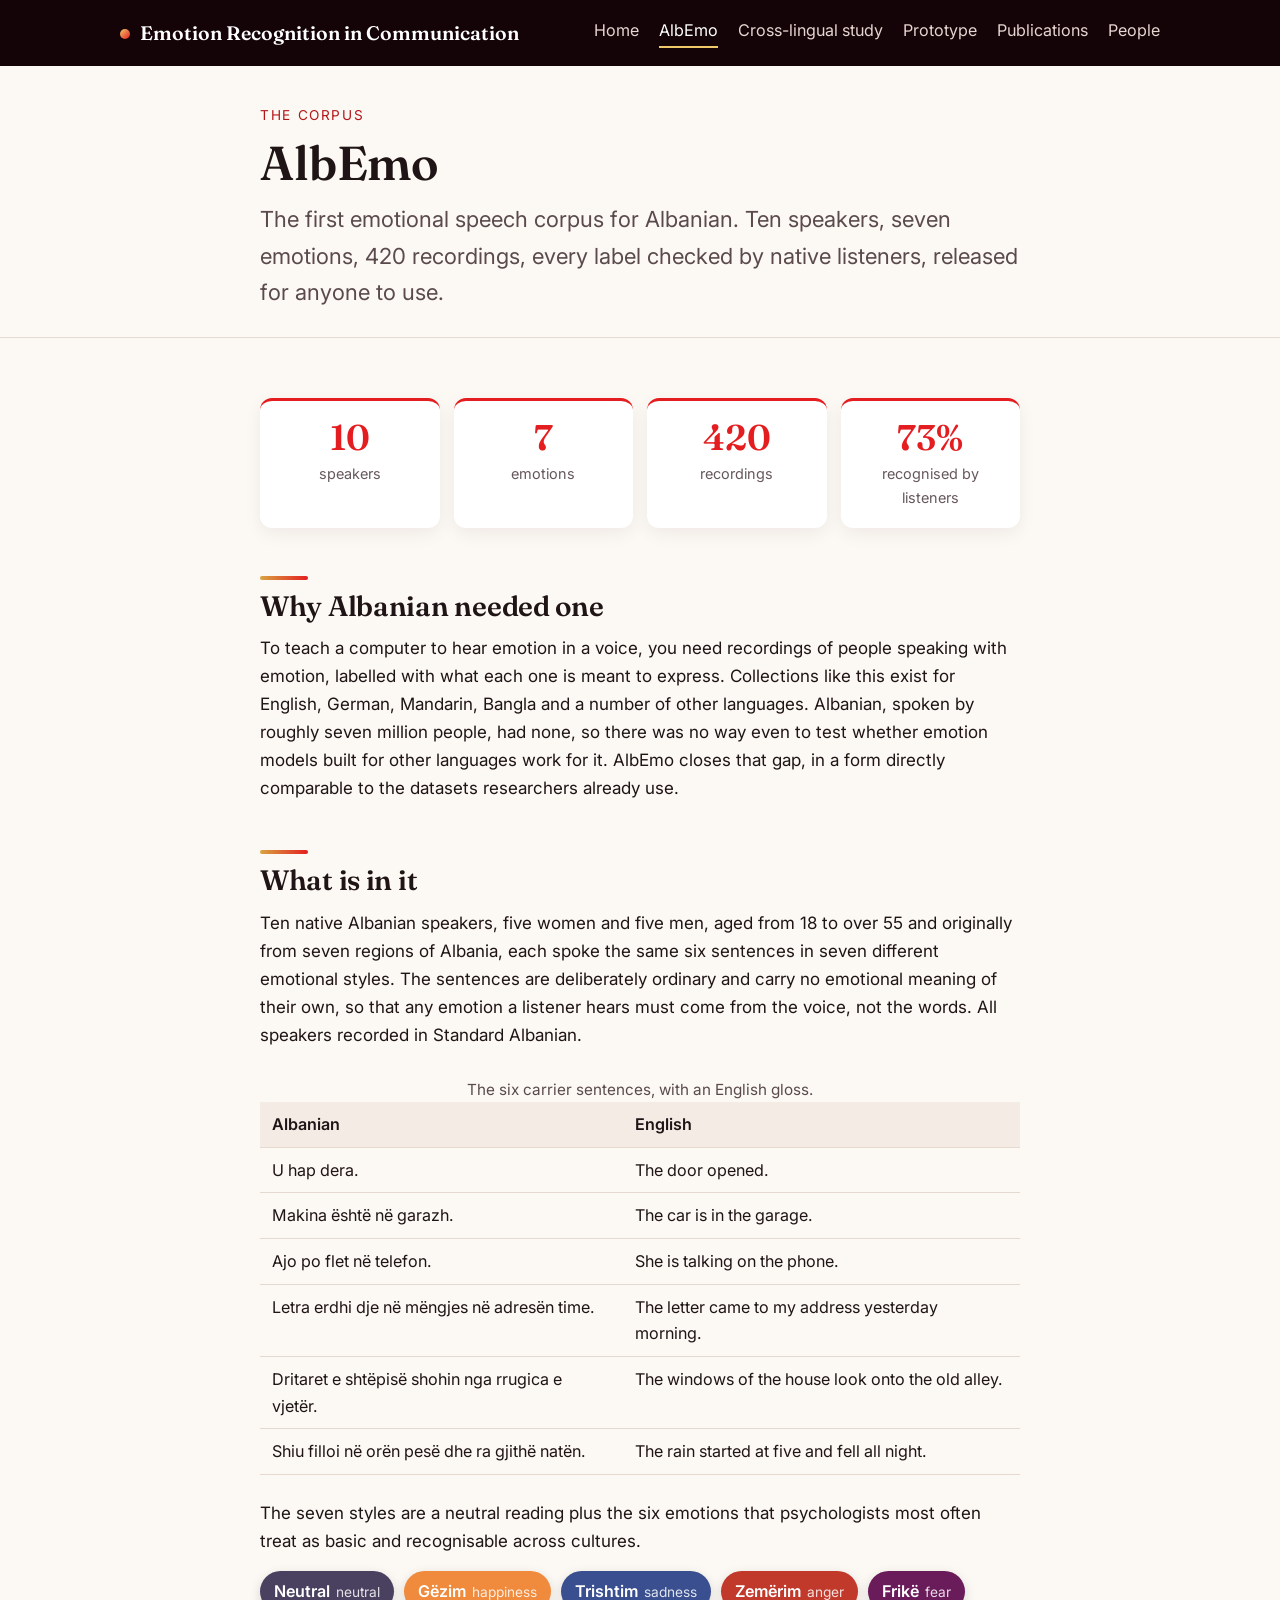
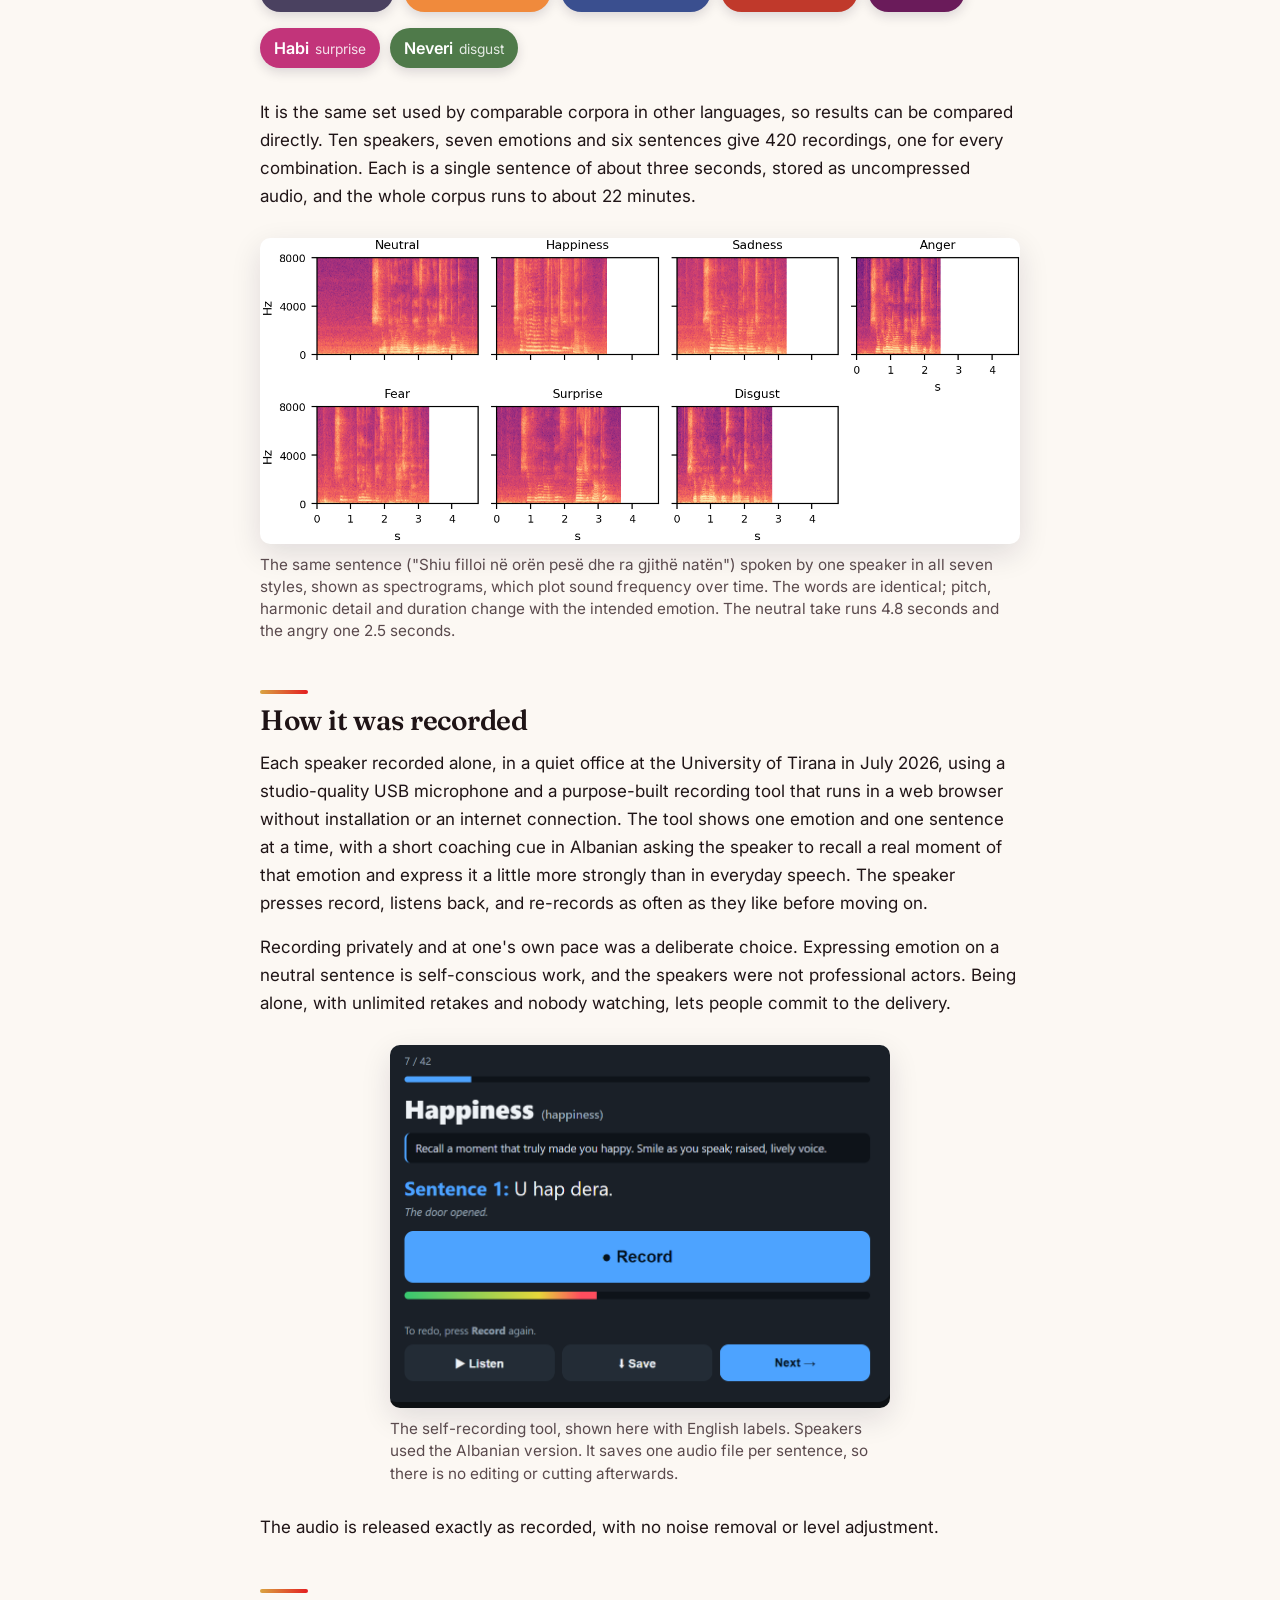
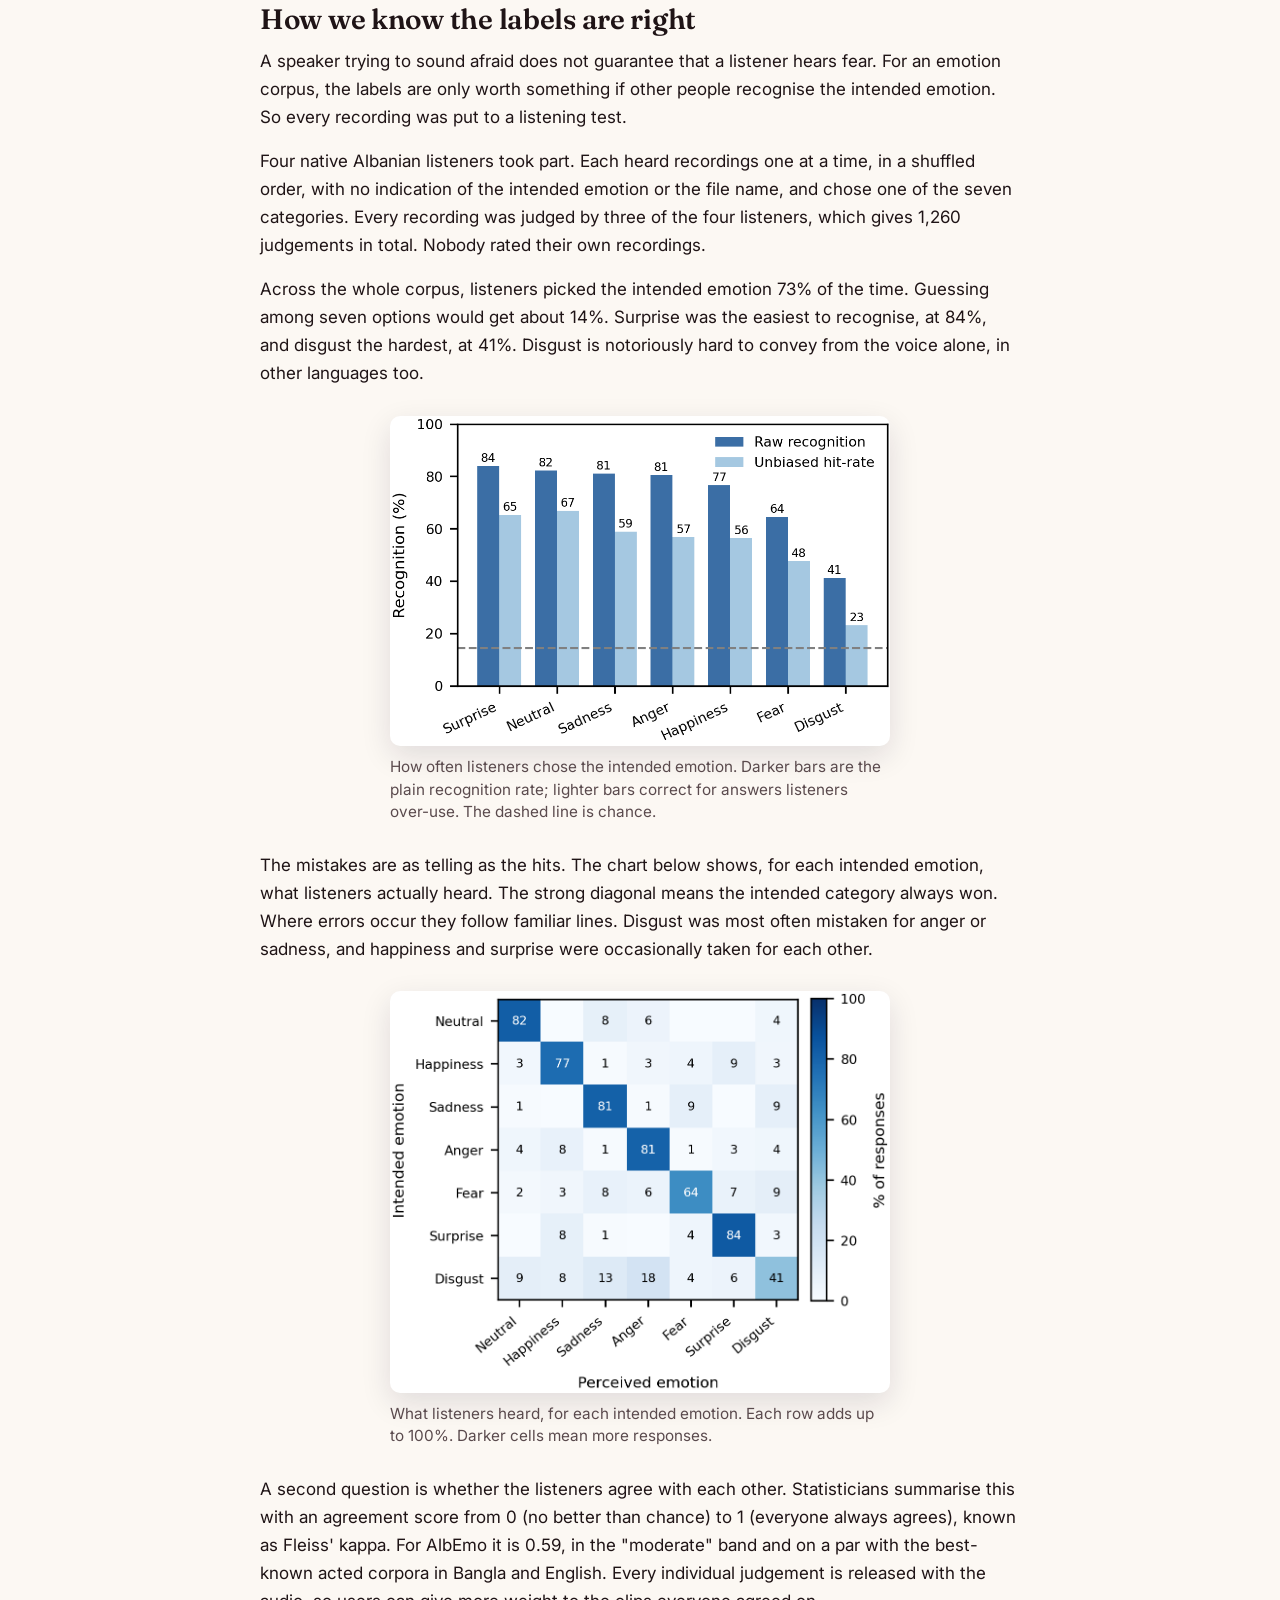
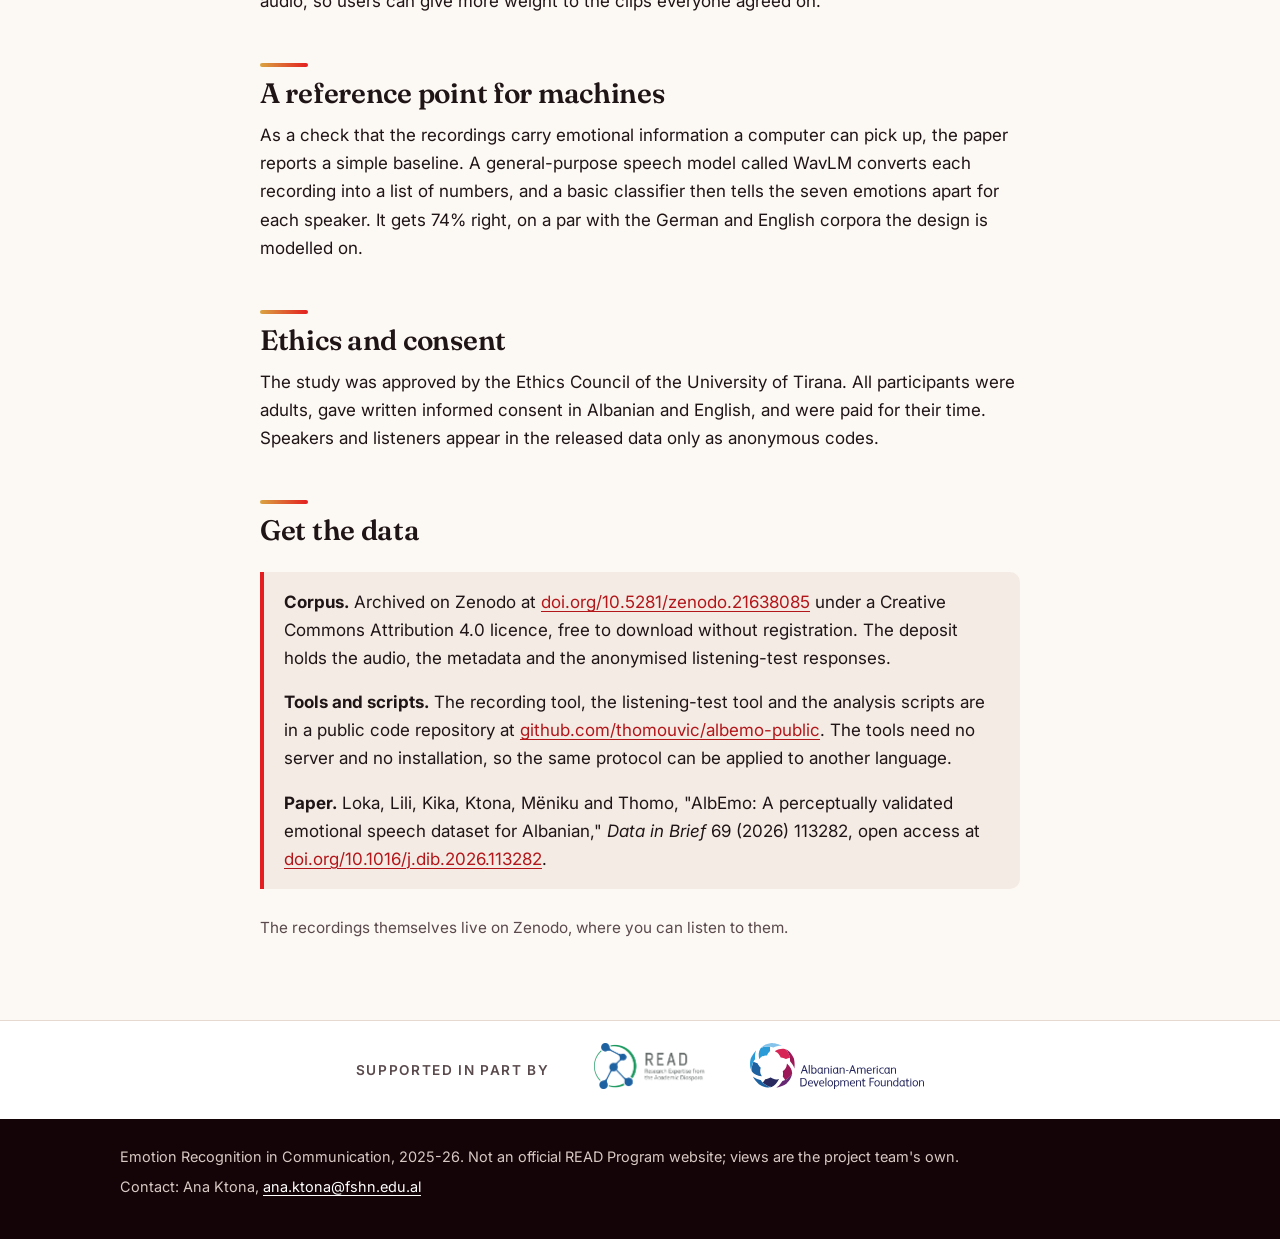
==== commit 01226a46: "Add prototype page, two papers, news posts; fix Endrit Xhina spelling" ====
--- a/albemo.html
+++ b/albemo.html
@@ -1,150 +1,151 @@
-<!DOCTYPE html>
-<html lang="en">
-<head>
-<meta charset="utf-8">
-<meta name="viewport" content="width=device-width, initial-scale=1">
-<title>AlbEmo, the Albanian emotional speech corpus</title>
-<meta name="description" content="AlbEmo is the first emotional speech corpus for Albanian: 420 recordings by ten speakers in seven emotions, validated by native listeners and released openly.">
-<link rel="icon" href="data:image/svg+xml,%3Csvg xmlns='http://www.w3.org/2000/svg' viewBox='0 0 32 32'%3E%3Cdefs%3E%3ClinearGradient id='g' x1='0' x2='1' y1='0' y2='1'%3E%3Cstop offset='0' stop-color='%23e41e20'/%3E%3Cstop offset='1' stop-color='%23d9a441'/%3E%3C/linearGradient%3E%3C/defs%3E%3Ccircle cx='16' cy='16' r='14' fill='url(%23g)'/%3E%3C/svg%3E">
-<link rel="preconnect" href="https://fonts.googleapis.com">
-<link rel="preconnect" href="https://fonts.gstatic.com" crossorigin>
-<link href="https://fonts.googleapis.com/css2?family=Fraunces:opsz,wght@9..144,600;9..144,700&family=Inter:wght@400;600&display=swap" rel="stylesheet">
-<link rel="stylesheet" href="css/style.css">
-</head>
-<body>
-<a class="skip" href="#main">Skip to content</a>
-<header class="site-header">
-  <div class="inner">
-    <a class="site-title" href="index.html">Emotion Recognition in Communication</a>
-    <nav class="site-nav" aria-label="Main">
-      <ul>
-        <li><a href="index.html">Home</a></li>
-        <li><a href="albemo.html" aria-current="page">AlbEmo</a></li>
-        <li><a href="study.html">Cross-lingual study</a></li>
-        <li><a href="publications.html">Publications</a></li>
-        <li><a href="team.html">People</a></li>
-      </ul>
-    </nav>
-  </div>
-</header>
-
-<section class="hero small">
-  <div class="inner">
-    <span class="eyebrow">The corpus</span>
-    <h1>AlbEmo</h1>
-    <p class="lede">The first emotional speech corpus for Albanian. Ten speakers, seven emotions, 420 recordings, every label checked by native listeners, released for anyone to use.</p>
-  </div>
-  <svg class="wave" viewBox="0 0 1200 120" preserveAspectRatio="none" aria-hidden="true">
-    <defs><linearGradient id="wg" x1="0" x2="1"><stop offset="0" stop-color="#e41e20"/><stop offset="0.5" stop-color="#d9a441"/><stop offset="1" stop-color="#f0c96b"/></linearGradient></defs>
-    <path d="M0,70 C50,10 100,130 150,70 S250,10 300,70 S400,130 450,70 S550,10 600,70 S700,130 750,70 S850,10 900,70 S1000,130 1050,70 S1150,10 1200,70" fill="none" stroke="url(#wg)" stroke-width="3"/>
-  </svg>
-</section>
-
-<main id="main">
-
-<div class="facts" aria-label="Corpus at a glance">
-  <div class="fact"><span class="n">10</span><span class="l">speakers</span></div>
-  <div class="fact"><span class="n">7</span><span class="l">emotions</span></div>
-  <div class="fact"><span class="n">420</span><span class="l">recordings</span></div>
-  <div class="fact"><span class="n">73%</span><span class="l">recognised by listeners</span></div>
-</div>
-
-<h2>Why Albanian needed one</h2>
-<p>To teach a computer to hear emotion in a voice, you need recordings of people speaking with emotion, labelled with what each one is meant to express. Collections like this exist for English, German, Mandarin, Bangla and a number of other languages. Albanian, spoken by roughly seven million people, had none, so there was no way even to test whether emotion models built for other languages work for it. AlbEmo closes that gap, in a form directly comparable to the datasets researchers already use.</p>
-
-<h2>What is in it</h2>
-<p>Ten native Albanian speakers, five women and five men, aged from 18 to over 55 and originally from seven regions of Albania, each spoke the same six sentences in seven different emotional styles. The sentences are deliberately ordinary and carry no emotional meaning of their own, so that any emotion a listener hears must come from the voice, not the words. All speakers recorded in Standard Albanian.</p>
-
-<div class="table-wrap">
-<table>
-  <caption class="small">The six carrier sentences, with an English gloss.</caption>
-  <thead><tr><th>Albanian</th><th>English</th></tr></thead>
-  <tbody>
-    <tr><td>U hap dera.</td><td>The door opened.</td></tr>
-    <tr><td>Makina është në garazh.</td><td>The car is in the garage.</td></tr>
-    <tr><td>Ajo po flet në telefon.</td><td>She is talking on the phone.</td></tr>
-    <tr><td>Letra erdhi dje në mëngjes në adresën time.</td><td>The letter came to my address yesterday morning.</td></tr>
-    <tr><td>Dritaret e shtëpisë shohin nga rrugica e vjetër.</td><td>The windows of the house look onto the old alley.</td></tr>
-    <tr><td>Shiu filloi në orën pesë dhe ra gjithë natën.</td><td>The rain started at five and fell all night.</td></tr>
-  </tbody>
-</table>
-</div>
-
-<p>The seven styles are a neutral reading plus the six emotions that psychologists most often treat as basic and recognisable across cultures.</p>
-<ul class="chips" aria-label="The seven emotional styles">
-  <li class="chip" style="--c:#4a4160">Neutral <small>neutral</small></li>
-  <li class="chip" style="--c:#f08a3c">Gëzim <small>happiness</small></li>
-  <li class="chip" style="--c:#3a4f8f">Trishtim <small>sadness</small></li>
-  <li class="chip" style="--c:#c0392b">Zemërim <small>anger</small></li>
-  <li class="chip" style="--c:#6a1b5a">Frikë <small>fear</small></li>
-  <li class="chip" style="--c:#c2347a">Habi <small>surprise</small></li>
-  <li class="chip" style="--c:#4f7a4a">Neveri <small>disgust</small></li>
-</ul>
-<p>It is the same set used by comparable corpora in other languages, so results can be compared directly. Ten speakers, seven emotions and six sentences give 420 recordings, one for every combination. Each is a single sentence of about three seconds, stored as uncompressed audio, and the whole corpus runs to about 22 minutes.</p>
-
-<figure>
-  <img src="figures/fig_spectrograms.png" alt="Seven spectrograms of the same Albanian sentence spoken in neutral, happy, sad, angry, fearful, surprised and disgusted styles. The patterns of pitch and timing differ visibly between panels.">
-  <figcaption>The same sentence ("Shiu filloi në orën pesë dhe ra gjithë natën") spoken by one speaker in all seven styles, shown as spectrograms, which plot sound frequency over time. The words are identical; pitch, harmonic detail and duration change with the intended emotion. The neutral take runs 4.8 seconds and the angry one 2.5 seconds.</figcaption>
-</figure>
-
-<h2 id="recorded">How it was recorded</h2>
-<p>Each speaker recorded alone, in a quiet office at the University of Tirana in July 2026, using a studio-quality USB microphone and a purpose-built recording tool that runs in a web browser without installation or an internet connection. The tool shows one emotion and one sentence at a time, with a short coaching cue in Albanian asking the speaker to recall a real moment of that emotion and express it a little more strongly than in everyday speech. The speaker presses record, listens back, and re-records as often as they like before moving on.</p>
-<p>Recording privately and at one's own pace was a deliberate choice. Expressing emotion on a neutral sentence is self-conscious work, and the speakers were not professional actors. Being alone, with unlimited retakes and nobody watching, lets people commit to the delivery.</p>
-
-<figure class="narrow">
-  <img src="figures/fig_recorder.png" alt="Screenshot of the recording tool: progress 7 of 42, the emotion Happiness with its coaching cue, Sentence 1 'U hap dera' with its English gloss, and Record, Listen, Save and Next buttons.">
-  <figcaption>The self-recording tool, shown here with English labels. Speakers used the Albanian version. It saves one audio file per sentence, so there is no editing or cutting afterwards.</figcaption>
-</figure>
-
-<p>The audio is released exactly as recorded, with no noise removal or level adjustment.</p>
-
-<h2>How we know the labels are right</h2>
-<p>A speaker trying to sound afraid does not guarantee that a listener hears fear. For an emotion corpus, the labels are only worth something if other people recognise the intended emotion. So every recording was put to a listening test.</p>
-<p>Four native Albanian listeners took part. Each heard recordings one at a time, in a shuffled order, with no indication of the intended emotion or the file name, and chose one of the seven categories. Every recording was judged by three of the four listeners, which gives 1,260 judgements in total. Nobody rated their own recordings.</p>
-<p>Across the whole corpus, listeners picked the intended emotion 73% of the time. Guessing among seven options would get about 14%. Surprise was the easiest to recognise, at 84%, and disgust the hardest, at 41%. Disgust is notoriously hard to convey from the voice alone, in other languages too.</p>
-
-<figure class="narrow">
-  <img src="figures/fig_per_emotion.png" alt="Bar chart of recognition rate by emotion. Raw recognition: surprise 84, neutral 82, sadness 81, anger 81, happiness 77, fear 64, disgust 41 percent. A dashed line marks the 14 percent chance level.">
-  <figcaption>How often listeners chose the intended emotion. Darker bars are the plain recognition rate; lighter bars correct for answers listeners over-use. The dashed line is chance.</figcaption>
-</figure>
-
-<p>The mistakes are as telling as the hits. The chart below shows, for each intended emotion, what listeners actually heard. The strong diagonal means the intended category always won. Where errors occur they follow familiar lines. Disgust was most often mistaken for anger or sadness, and happiness and surprise were occasionally taken for each other.</p>
-
-<figure class="narrow">
-  <img src="figures/fig_confusion.png" alt="Confusion matrix with intended emotion on rows and perceived emotion on columns. Diagonal values: neutral 82, happiness 77, sadness 81, anger 81, fear 64, surprise 84, disgust 41. Largest off-diagonal entries are disgust heard as anger (18) and as sadness (13).">
-  <figcaption>What listeners heard, for each intended emotion. Each row adds up to 100%. Darker cells mean more responses.</figcaption>
-</figure>
-
-<p>A second question is whether the listeners agree with each other. Statisticians summarise this with an agreement score from 0 (no better than chance) to 1 (everyone always agrees), known as Fleiss' kappa. For AlbEmo it is 0.59, in the "moderate" band and on a par with the best-known acted corpora in Bangla and English. Every individual judgement is released with the audio, so users can give more weight to the clips everyone agreed on.</p>
-
-<h2>A reference point for machines</h2>
-<p>As a check that the recordings carry emotional information a computer can pick up, the paper reports a simple baseline. A general-purpose speech model called WavLM converts each recording into a list of numbers, and a basic classifier then tells the seven emotions apart for each speaker. It gets 74% right, on a par with the German and English corpora the design is modelled on.</p>
-
-<h2>Ethics and consent</h2>
-<p>The study was approved by the Ethics Council of the University of Tirana. All participants were adults, gave written informed consent in Albanian and English, and were paid for their time. Speakers and listeners appear in the released data only as anonymous codes.</p>
-
-<h2>Get the data</h2>
-<div class="callout">
-  <p><strong>Corpus.</strong> Archived on Zenodo at <a href="https://doi.org/10.5281/zenodo.21638085">doi.org/10.5281/zenodo.21638085</a> under a Creative Commons Attribution 4.0 licence, free to download without registration. The deposit holds the audio, the metadata and the anonymised listening-test responses.</p>
-  <p><strong>Tools and scripts.</strong> The recording tool, the listening-test tool and the analysis scripts are in a public code repository at <a href="https://github.com/thomouvic/albemo-public">github.com/thomouvic/albemo-public</a>. The tools need no server and no installation, so the same protocol can be applied to another language.</p>
-  <p><strong>Paper.</strong> Loka, Lili, Kika, Ktona, Mëniku and Thomo, "AlbEmo: A perceptually validated emotional speech dataset for Albanian," <em>Data in Brief</em> 69 (2026) 113282, open access at <a href="https://doi.org/10.1016/j.dib.2026.113282">doi.org/10.1016/j.dib.2026.113282</a>.</p>
-</div>
-<p class="small">The recordings themselves live on Zenodo, where you can listen to them.</p>
-</main>
-
-<section class="support" aria-label="Supported by">
-  <div class="inner">
-    <span class="label">Supported in part by</span>
-    <a href="https://www.iie.org/programs/research-expertise-from-the-academic-diaspora/"><img src="images/read.png" alt="READ, Research Expertise from the Academic Diaspora"></a>
-    <a href="https://www.aadf.org/"><img src="images/aadf.svg" alt="Albanian-American Development Foundation"></a>
-  </div>
-</section>
-
-<footer class="site-footer">
-  <div class="inner">
-    <p>Emotion Recognition in Communication, 2025-26. Not an official READ Program website; views are the project team's own.</p>
-    <p>Contact: Ana Ktona, <a href="mailto:ana.ktona@fshn.edu.al">ana.ktona@fshn.edu.al</a></p>
-  </div>
-</footer>
-</body>
-</html>
+<!DOCTYPE html>
+<html lang="en">
+<head>
+<meta charset="utf-8">
+<meta name="viewport" content="width=device-width, initial-scale=1">
+<title>AlbEmo, the Albanian emotional speech corpus</title>
+<meta name="description" content="AlbEmo is the first emotional speech corpus for Albanian: 420 recordings by ten speakers in seven emotions, validated by native listeners and released openly.">
+<link rel="icon" href="data:image/svg+xml,%3Csvg xmlns='http://www.w3.org/2000/svg' viewBox='0 0 32 32'%3E%3Cdefs%3E%3ClinearGradient id='g' x1='0' x2='1' y1='0' y2='1'%3E%3Cstop offset='0' stop-color='%23e41e20'/%3E%3Cstop offset='1' stop-color='%23d9a441'/%3E%3C/linearGradient%3E%3C/defs%3E%3Ccircle cx='16' cy='16' r='14' fill='url(%23g)'/%3E%3C/svg%3E">
+<link rel="preconnect" href="https://fonts.googleapis.com">
+<link rel="preconnect" href="https://fonts.gstatic.com" crossorigin>
+<link href="https://fonts.googleapis.com/css2?family=Fraunces:opsz,wght@9..144,600;9..144,700&family=Inter:wght@400;600&display=swap" rel="stylesheet">
+<link rel="stylesheet" href="css/style.css">
+</head>
+<body>
+<a class="skip" href="#main">Skip to content</a>
+<header class="site-header">
+  <div class="inner">
+    <a class="site-title" href="index.html">Emotion Recognition in Communication</a>
+    <nav class="site-nav" aria-label="Main">
+      <ul>
+        <li><a href="index.html">Home</a></li>
+        <li><a href="albemo.html" aria-current="page">AlbEmo</a></li>
+        <li><a href="study.html">Cross-lingual study</a></li>
+        <li><a href="prototype.html">Prototype</a></li>
+        <li><a href="publications.html">Publications</a></li>
+        <li><a href="team.html">People</a></li>
+      </ul>
+    </nav>
+  </div>
+</header>
+
+<section class="hero small">
+  <div class="inner">
+    <span class="eyebrow">The corpus</span>
+    <h1>AlbEmo</h1>
+    <p class="lede">The first emotional speech corpus for Albanian. Ten speakers, seven emotions, 420 recordings, every label checked by native listeners, released for anyone to use.</p>
+  </div>
+  <svg class="wave" viewBox="0 0 1200 120" preserveAspectRatio="none" aria-hidden="true">
+    <defs><linearGradient id="wg" x1="0" x2="1"><stop offset="0" stop-color="#e41e20"/><stop offset="0.5" stop-color="#d9a441"/><stop offset="1" stop-color="#f0c96b"/></linearGradient></defs>
+    <path d="M0,70 C50,10 100,130 150,70 S250,10 300,70 S400,130 450,70 S550,10 600,70 S700,130 750,70 S850,10 900,70 S1000,130 1050,70 S1150,10 1200,70" fill="none" stroke="url(#wg)" stroke-width="3"/>
+  </svg>
+</section>
+
+<main id="main">
+
+<div class="facts" aria-label="Corpus at a glance">
+  <div class="fact"><span class="n">10</span><span class="l">speakers</span></div>
+  <div class="fact"><span class="n">7</span><span class="l">emotions</span></div>
+  <div class="fact"><span class="n">420</span><span class="l">recordings</span></div>
+  <div class="fact"><span class="n">73%</span><span class="l">recognised by listeners</span></div>
+</div>
+
+<h2>Why Albanian needed one</h2>
+<p>To teach a computer to hear emotion in a voice, you need recordings of people speaking with emotion, labelled with what each one is meant to express. Collections like this exist for English, German, Mandarin, Bangla and a number of other languages. Albanian, spoken by roughly seven million people, had none, so there was no way even to test whether emotion models built for other languages work for it. AlbEmo closes that gap, in a form directly comparable to the datasets researchers already use.</p>
+
+<h2>What is in it</h2>
+<p>Ten native Albanian speakers, five women and five men, aged from 18 to over 55 and originally from seven regions of Albania, each spoke the same six sentences in seven different emotional styles. The sentences are deliberately ordinary and carry no emotional meaning of their own, so that any emotion a listener hears must come from the voice, not the words. All speakers recorded in Standard Albanian.</p>
+
+<div class="table-wrap">
+<table>
+  <caption class="small">The six carrier sentences, with an English gloss.</caption>
+  <thead><tr><th>Albanian</th><th>English</th></tr></thead>
+  <tbody>
+    <tr><td>U hap dera.</td><td>The door opened.</td></tr>
+    <tr><td>Makina është në garazh.</td><td>The car is in the garage.</td></tr>
+    <tr><td>Ajo po flet në telefon.</td><td>She is talking on the phone.</td></tr>
+    <tr><td>Letra erdhi dje në mëngjes në adresën time.</td><td>The letter came to my address yesterday morning.</td></tr>
+    <tr><td>Dritaret e shtëpisë shohin nga rrugica e vjetër.</td><td>The windows of the house look onto the old alley.</td></tr>
+    <tr><td>Shiu filloi në orën pesë dhe ra gjithë natën.</td><td>The rain started at five and fell all night.</td></tr>
+  </tbody>
+</table>
+</div>
+
+<p>The seven styles are a neutral reading plus the six emotions that psychologists most often treat as basic and recognisable across cultures.</p>
+<ul class="chips" aria-label="The seven emotional styles">
+  <li class="chip" style="--c:#4a4160">Neutral <small>neutral</small></li>
+  <li class="chip" style="--c:#f08a3c">Gëzim <small>happiness</small></li>
+  <li class="chip" style="--c:#3a4f8f">Trishtim <small>sadness</small></li>
+  <li class="chip" style="--c:#c0392b">Zemërim <small>anger</small></li>
+  <li class="chip" style="--c:#6a1b5a">Frikë <small>fear</small></li>
+  <li class="chip" style="--c:#c2347a">Habi <small>surprise</small></li>
+  <li class="chip" style="--c:#4f7a4a">Neveri <small>disgust</small></li>
+</ul>
+<p>It is the same set used by comparable corpora in other languages, so results can be compared directly. Ten speakers, seven emotions and six sentences give 420 recordings, one for every combination. Each is a single sentence of about three seconds, stored as uncompressed audio, and the whole corpus runs to about 22 minutes.</p>
+
+<figure>
+  <img src="figures/fig_spectrograms.png" alt="Seven spectrograms of the same Albanian sentence spoken in neutral, happy, sad, angry, fearful, surprised and disgusted styles. The patterns of pitch and timing differ visibly between panels.">
+  <figcaption>The same sentence ("Shiu filloi në orën pesë dhe ra gjithë natën") spoken by one speaker in all seven styles, shown as spectrograms, which plot sound frequency over time. The words are identical; pitch, harmonic detail and duration change with the intended emotion. The neutral take runs 4.8 seconds and the angry one 2.5 seconds.</figcaption>
+</figure>
+
+<h2 id="recorded">How it was recorded</h2>
+<p>Each speaker recorded alone, in a quiet office at the University of Tirana in July 2026, using a studio-quality USB microphone and a purpose-built recording tool that runs in a web browser without installation or an internet connection. The tool shows one emotion and one sentence at a time, with a short coaching cue in Albanian asking the speaker to recall a real moment of that emotion and express it a little more strongly than in everyday speech. The speaker presses record, listens back, and re-records as often as they like before moving on.</p>
+<p>Recording privately and at one's own pace was a deliberate choice. Expressing emotion on a neutral sentence is self-conscious work, and the speakers were not professional actors. Being alone, with unlimited retakes and nobody watching, lets people commit to the delivery.</p>
+
+<figure class="narrow">
+  <img src="figures/fig_recorder.png" alt="Screenshot of the recording tool: progress 7 of 42, the emotion Happiness with its coaching cue, Sentence 1 'U hap dera' with its English gloss, and Record, Listen, Save and Next buttons.">
+  <figcaption>The self-recording tool, shown here with English labels. Speakers used the Albanian version. It saves one audio file per sentence, so there is no editing or cutting afterwards.</figcaption>
+</figure>
+
+<p>The audio is released exactly as recorded, with no noise removal or level adjustment.</p>
+
+<h2>How we know the labels are right</h2>
+<p>A speaker trying to sound afraid does not guarantee that a listener hears fear. For an emotion corpus, the labels are only worth something if other people recognise the intended emotion. So every recording was put to a listening test.</p>
+<p>Four native Albanian listeners took part. Each heard recordings one at a time, in a shuffled order, with no indication of the intended emotion or the file name, and chose one of the seven categories. Every recording was judged by three of the four listeners, which gives 1,260 judgements in total. Nobody rated their own recordings.</p>
+<p>Across the whole corpus, listeners picked the intended emotion 73% of the time. Guessing among seven options would get about 14%. Surprise was the easiest to recognise, at 84%, and disgust the hardest, at 41%. Disgust is notoriously hard to convey from the voice alone, in other languages too.</p>
+
+<figure class="narrow">
+  <img src="figures/fig_per_emotion.png" alt="Bar chart of recognition rate by emotion. Raw recognition: surprise 84, neutral 82, sadness 81, anger 81, happiness 77, fear 64, disgust 41 percent. A dashed line marks the 14 percent chance level.">
+  <figcaption>How often listeners chose the intended emotion. Darker bars are the plain recognition rate; lighter bars correct for answers listeners over-use. The dashed line is chance.</figcaption>
+</figure>
+
+<p>The mistakes are as telling as the hits. The chart below shows, for each intended emotion, what listeners actually heard. The strong diagonal means the intended category always won. Where errors occur they follow familiar lines. Disgust was most often mistaken for anger or sadness, and happiness and surprise were occasionally taken for each other.</p>
+
+<figure class="narrow">
+  <img src="figures/fig_confusion.png" alt="Confusion matrix with intended emotion on rows and perceived emotion on columns. Diagonal values: neutral 82, happiness 77, sadness 81, anger 81, fear 64, surprise 84, disgust 41. Largest off-diagonal entries are disgust heard as anger (18) and as sadness (13).">
+  <figcaption>What listeners heard, for each intended emotion. Each row adds up to 100%. Darker cells mean more responses.</figcaption>
+</figure>
+
+<p>A second question is whether the listeners agree with each other. Statisticians summarise this with an agreement score from 0 (no better than chance) to 1 (everyone always agrees), known as Fleiss' kappa. For AlbEmo it is 0.59, in the "moderate" band and on a par with the best-known acted corpora in Bangla and English. Every individual judgement is released with the audio, so users can give more weight to the clips everyone agreed on.</p>
+
+<h2>A reference point for machines</h2>
+<p>As a check that the recordings carry emotional information a computer can pick up, the paper reports a simple baseline. A general-purpose speech model called WavLM converts each recording into a list of numbers, and a basic classifier then tells the seven emotions apart for each speaker. It gets 74% right, on a par with the German and English corpora the design is modelled on.</p>
+
+<h2>Ethics and consent</h2>
+<p>The study was approved by the Ethics Council of the University of Tirana. All participants were adults, gave written informed consent in Albanian and English, and were paid for their time. Speakers and listeners appear in the released data only as anonymous codes.</p>
+
+<h2>Get the data</h2>
+<div class="callout">
+  <p><strong>Corpus.</strong> Archived on Zenodo at <a href="https://doi.org/10.5281/zenodo.21638085">doi.org/10.5281/zenodo.21638085</a> under a Creative Commons Attribution 4.0 licence, free to download without registration. The deposit holds the audio, the metadata and the anonymised listening-test responses.</p>
+  <p><strong>Tools and scripts.</strong> The recording tool, the listening-test tool and the analysis scripts are in a public code repository at <a href="https://github.com/thomouvic/albemo-public">github.com/thomouvic/albemo-public</a>. The tools need no server and no installation, so the same protocol can be applied to another language.</p>
+  <p><strong>Paper.</strong> Loka, Lili, Kika, Ktona, Mëniku and Thomo, "AlbEmo: A perceptually validated emotional speech dataset for Albanian," <em>Data in Brief</em> 69 (2026) 113282, open access at <a href="https://doi.org/10.1016/j.dib.2026.113282">doi.org/10.1016/j.dib.2026.113282</a>.</p>
+</div>
+<p class="small">The recordings themselves live on Zenodo, where you can listen to them.</p>
+</main>
+
+<section class="support" aria-label="Supported by">
+  <div class="inner">
+    <span class="label">Supported in part by</span>
+    <a href="https://www.iie.org/programs/research-expertise-from-the-academic-diaspora/"><img src="images/read.png" alt="READ, Research Expertise from the Academic Diaspora"></a>
+    <a href="https://www.aadf.org/"><img src="images/aadf.svg" alt="Albanian-American Development Foundation"></a>
+  </div>
+</section>
+
+<footer class="site-footer">
+  <div class="inner">
+    <p>Emotion Recognition in Communication, 2025-26. Not an official READ Program website; views are the project team's own.</p>
+    <p>Contact: Ana Ktona, <a href="mailto:ana.ktona@fshn.edu.al">ana.ktona@fshn.edu.al</a></p>
+  </div>
+</footer>
+</body>
+</html>
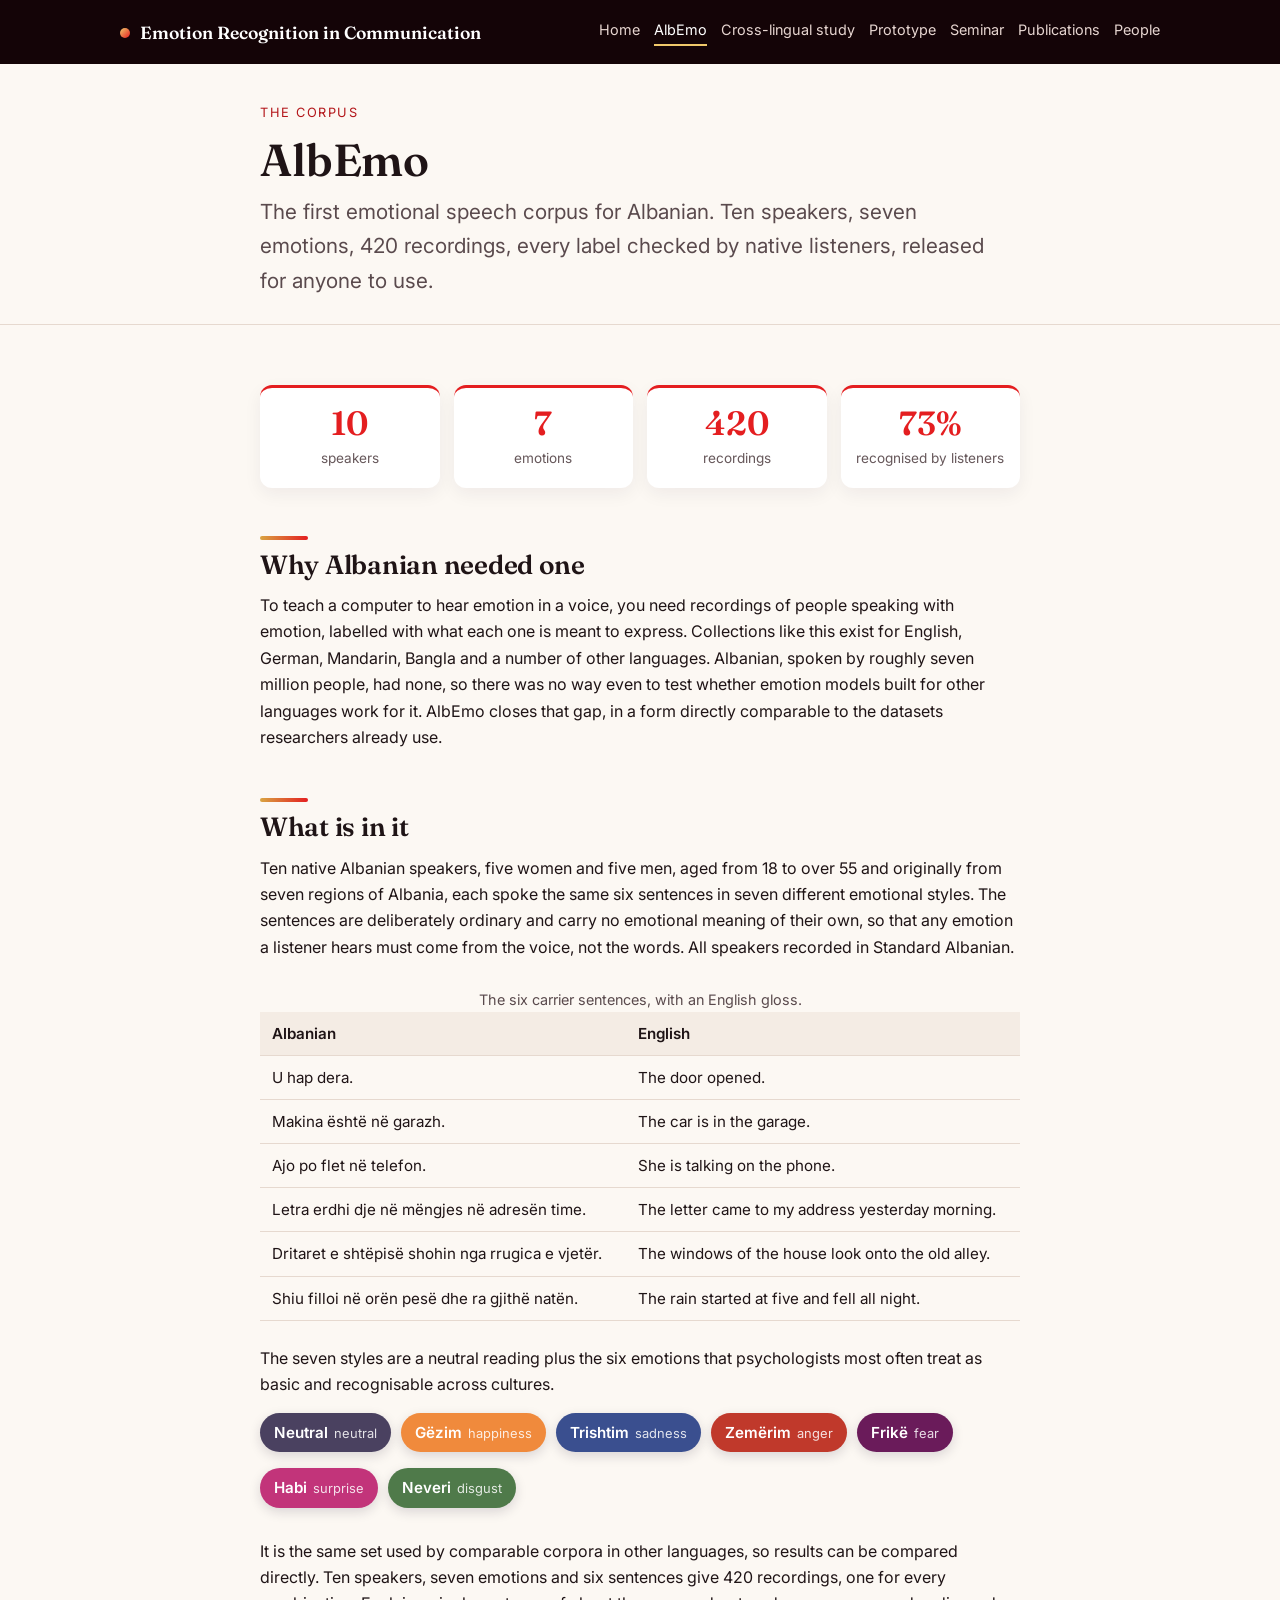
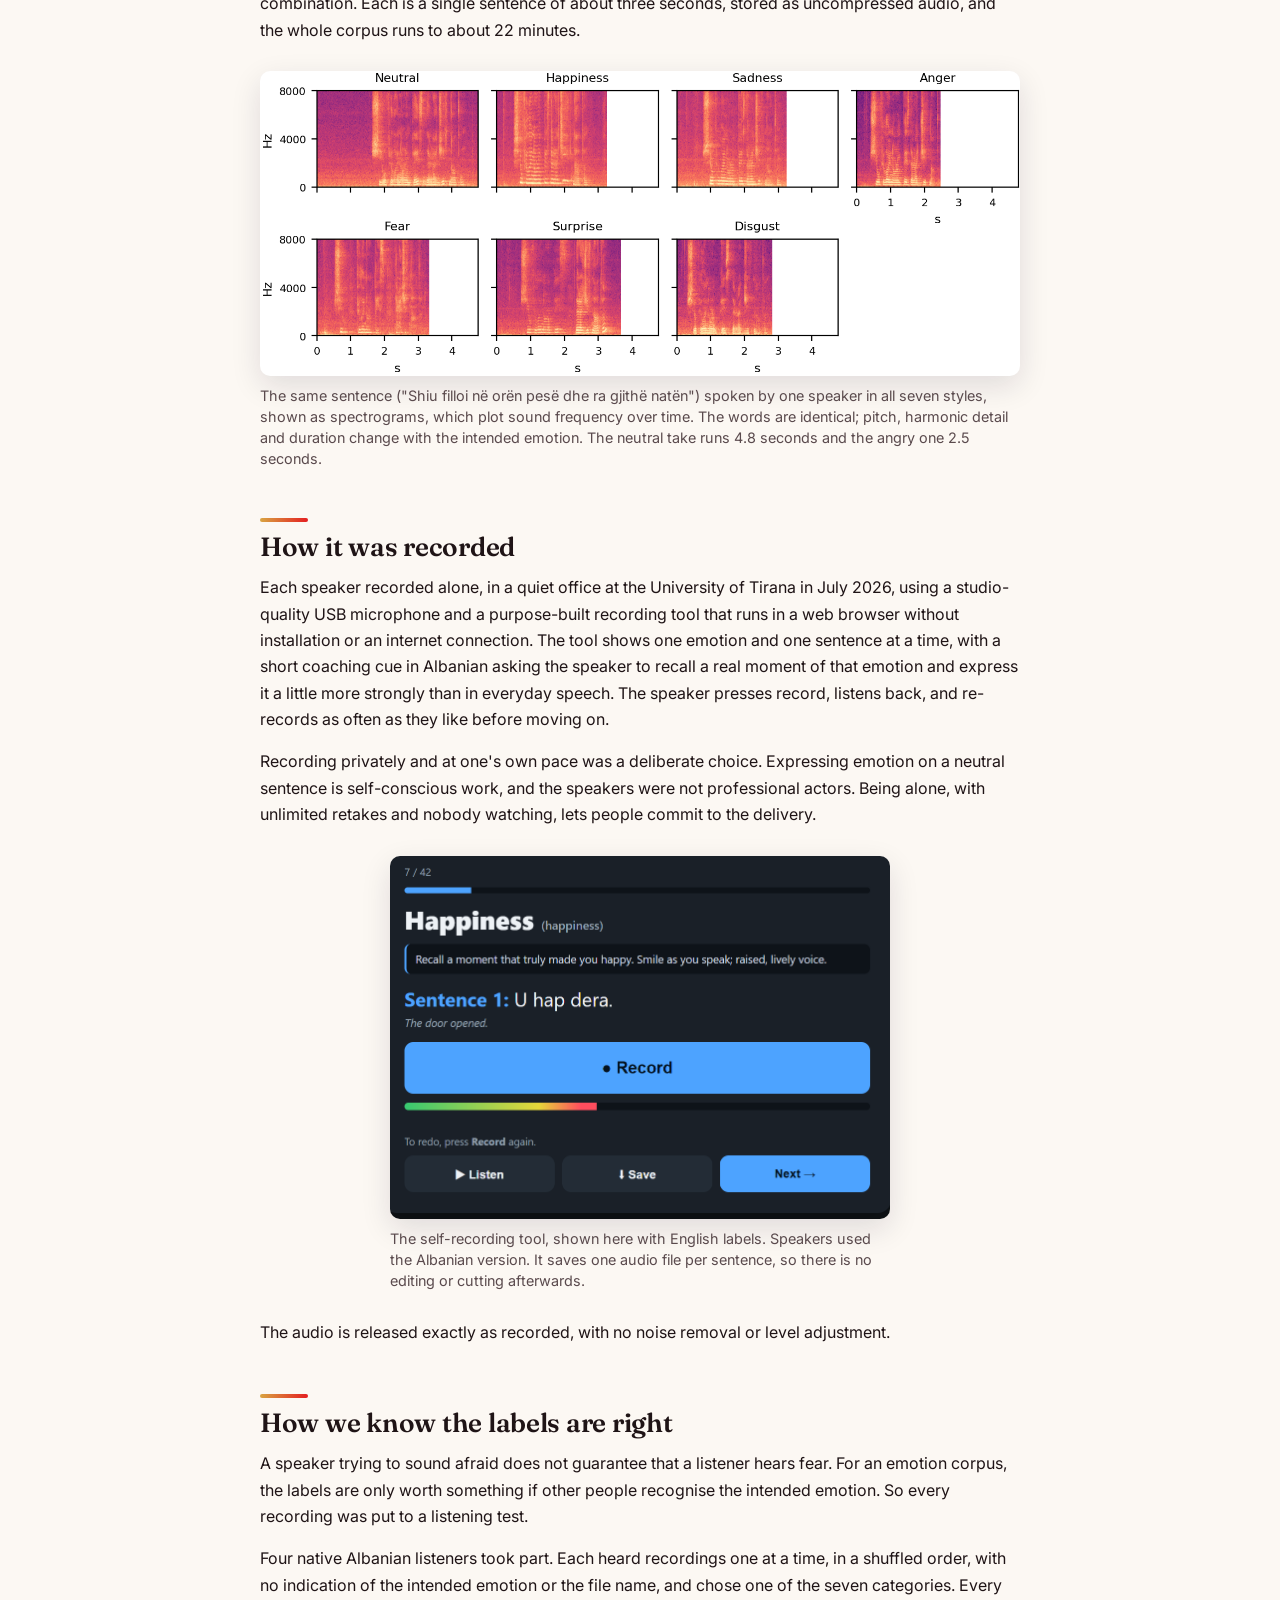
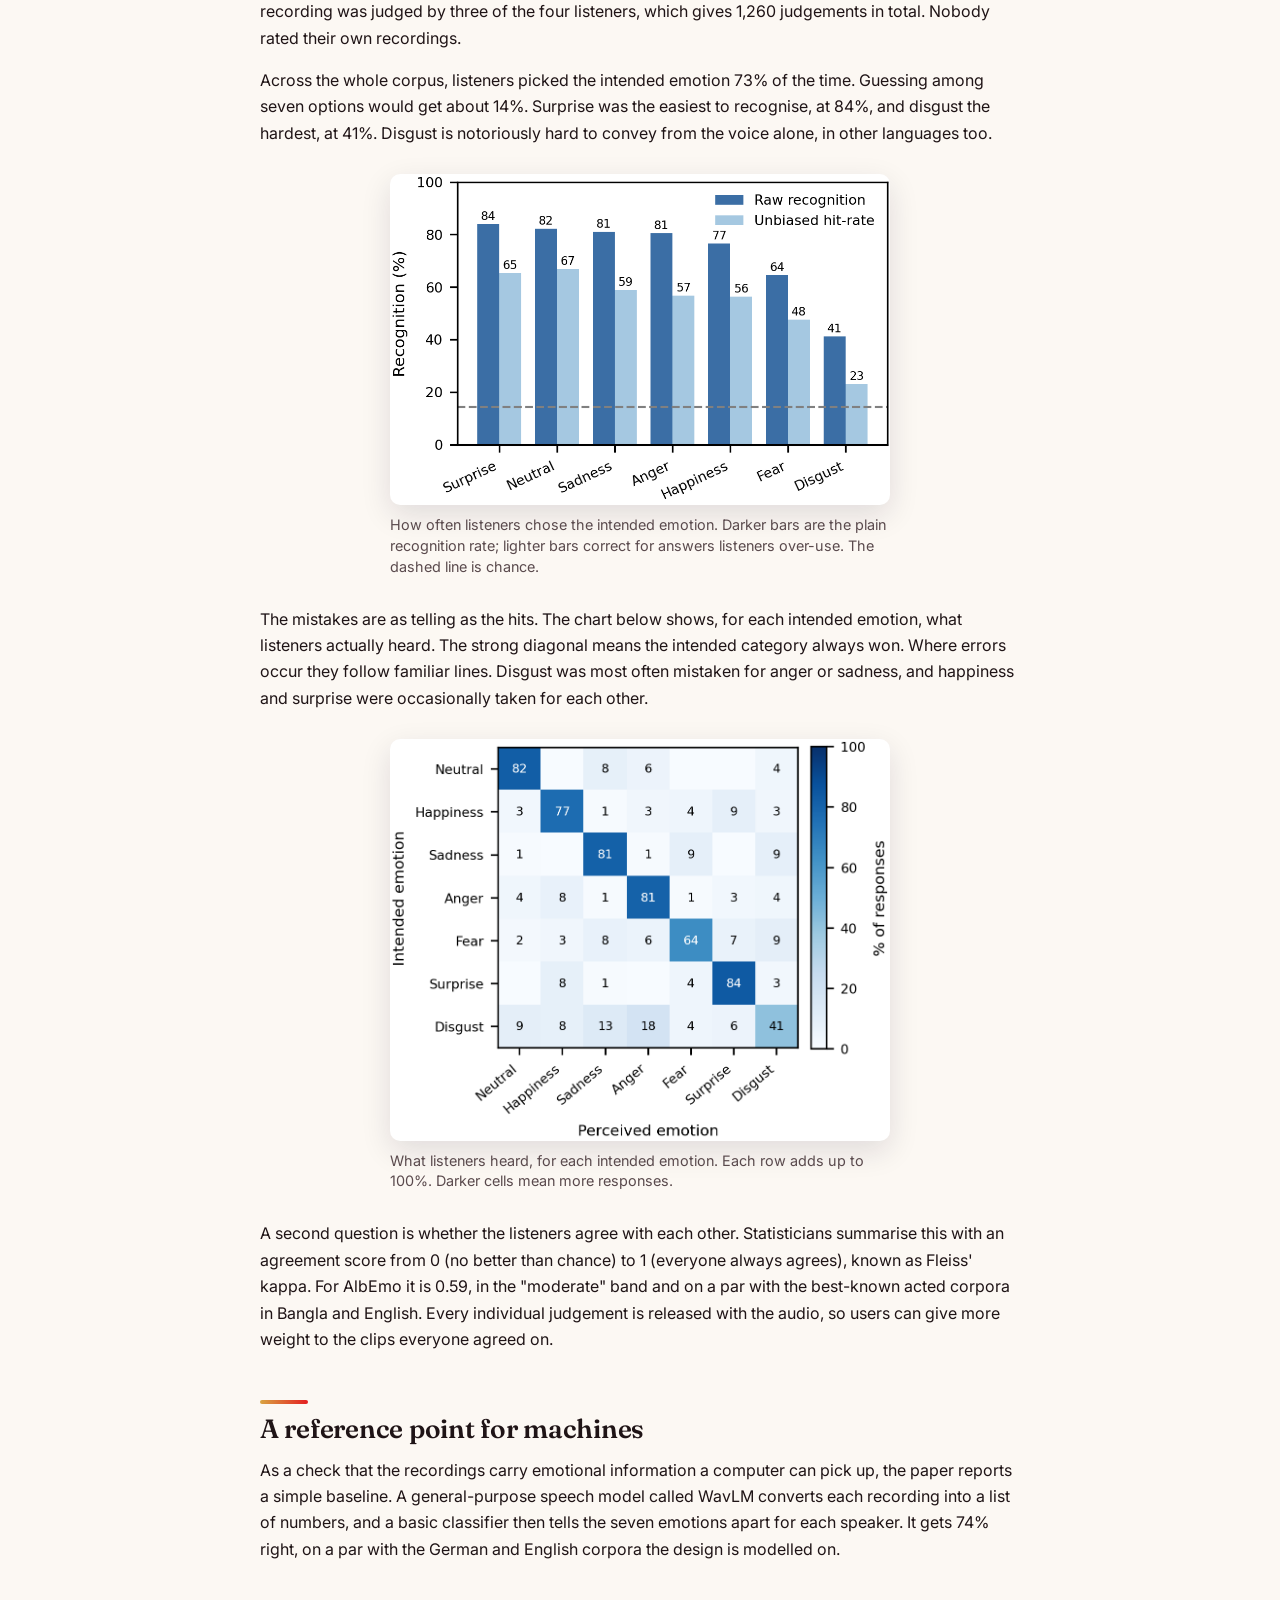
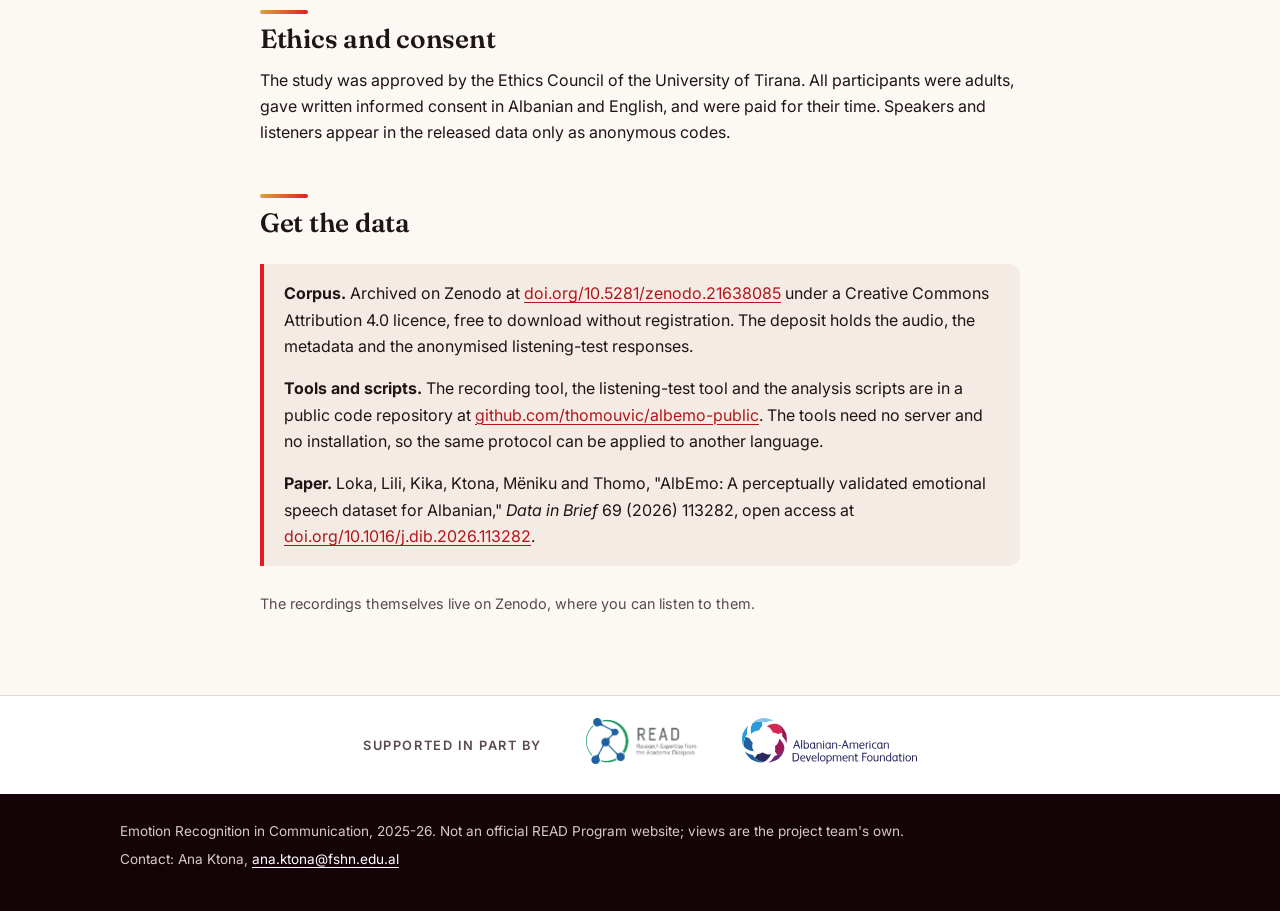
==== commit ed979d66: "Add closing seminar page and news post; tighten nav; base font 16px" ====
--- a/albemo.html
+++ b/albemo.html
@@ -22,6 +22,7 @@
         <li><a href="albemo.html" aria-current="page">AlbEmo</a></li>
         <li><a href="study.html">Cross-lingual study</a></li>
         <li><a href="prototype.html">Prototype</a></li>
+        <li><a href="seminar.html">Seminar</a></li>
         <li><a href="publications.html">Publications</a></li>
         <li><a href="team.html">People</a></li>
       </ul>
--- a/css/style.css
+++ b/css/style.css
@@ -23,7 +23,7 @@
 
 * { box-sizing: border-box; }
 
-html { font-size: 17px; -webkit-text-size-adjust: 100%; scroll-behavior: smooth; }
+html { font-size: 16px; -webkit-text-size-adjust: 100%; scroll-behavior: smooth; }
 
 body {
   min-height: 100vh;
@@ -65,7 +65,7 @@
 .site-title {
   font-family: "Fraunces", Georgia, serif;
   font-weight: 600;
-  font-size: 1.15rem;
+  font-size: 1.1rem;
   color: #fff;
   text-decoration: none;
 }
@@ -78,11 +78,11 @@
   background: linear-gradient(135deg, var(--gold), var(--magenta));
   vertical-align: 1px;
 }
-.site-nav ul { list-style: none; margin: 0; padding: 0; display: flex; flex-wrap: wrap; gap: 4px 20px; }
+.site-nav ul { list-style: none; margin: 0; padding: 0; display: flex; flex-wrap: wrap; gap: 4px 14px; }
 .site-nav a {
   text-decoration: none;
   color: #e6d5d0;
-  font-size: 0.95rem;
+  font-size: 0.9rem;
   padding: 6px 0;
   border-bottom: 2px solid transparent;
 }
